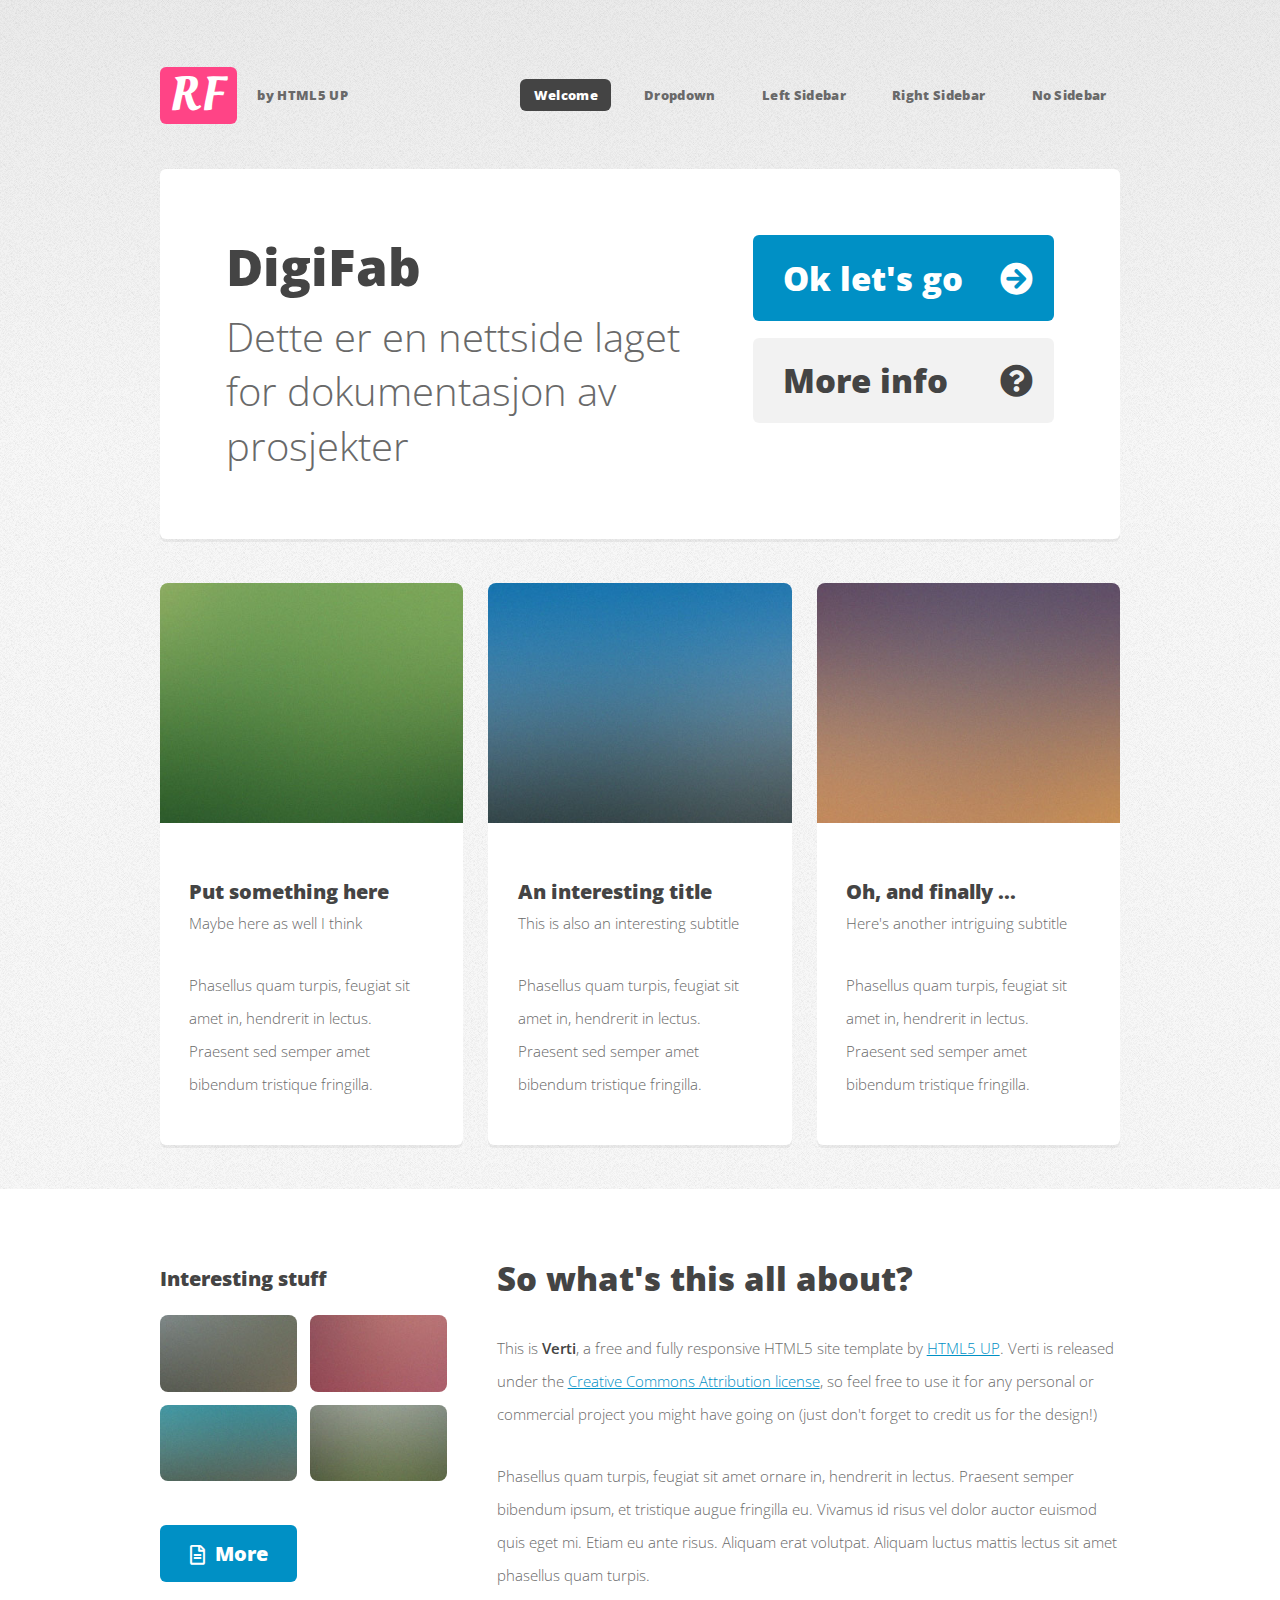
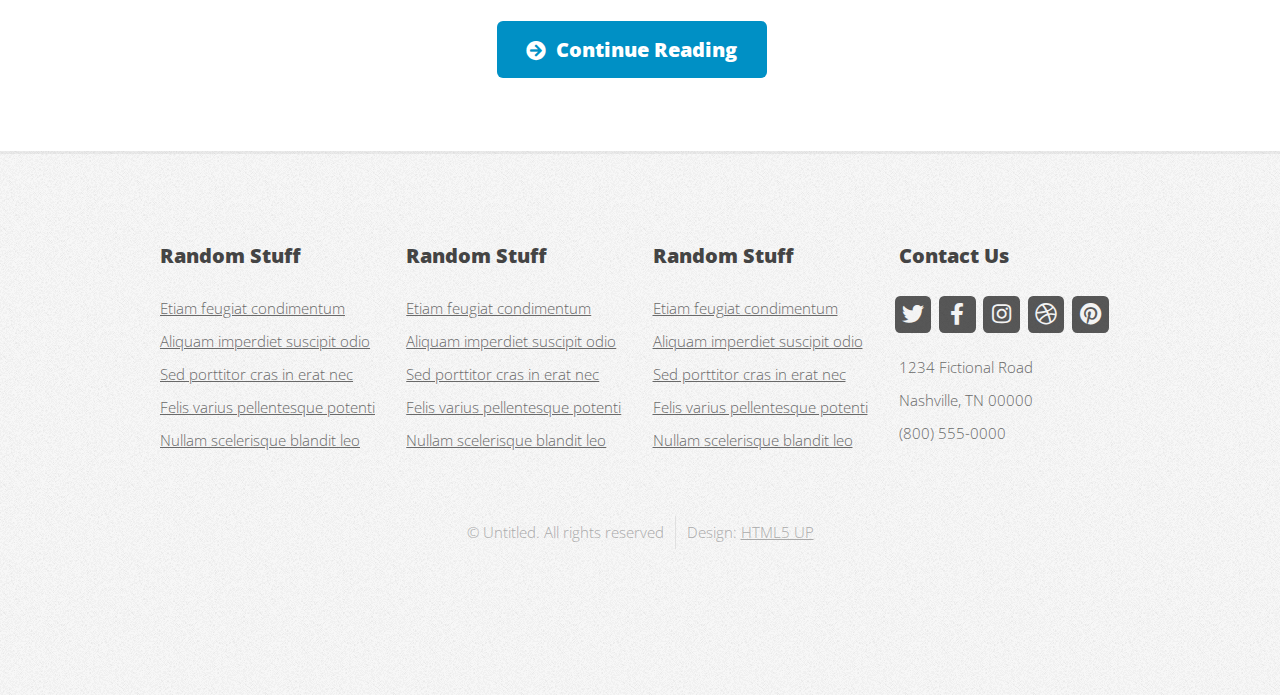
==== docs/index.html @ 67683609 "Docs" ====
<!DOCTYPE HTML>
<!--
	Verti by HTML5 UP
	html5up.net | @ajlkn
	Free for personal and commercial use under the CCA 3.0 license (html5up.net/license)
-->
<html>
	<head>
		<title>DigiFab</title>
		<meta charset="utf-8" />
		<meta name="viewport" content="width=device-width, initial-scale=1, user-scalable=no" />
		<link rel="stylesheet" href="assets/css/main.css" />
	</head>
	<body class="is-preload homepage">
		<div id="page-wrapper">

			<!-- Header -->
				<div id="header-wrapper">
					<header id="header" class="container">

						<!-- Logo -->
							<div id="logo">
								<h1><a href="index.html">RF</a></h1>
								<span>by HTML5 UP</span>
							</div>

						<!-- Nav -->
							<nav id="nav">
								<ul>
									<li class="current"><a href="index.html">Welcome</a></li>
									<li>
										<a href="#">Dropdown</a>
										<ul>
											<li><a href="#">Lorem ipsum dolor</a></li>
											<li><a href="#">Magna phasellus</a></li>
											<li>
												<a href="#">Phasellus consequat</a>
												<ul>
													<li><a href="#">Lorem ipsum dolor</a></li>
													<li><a href="#">Phasellus consequat</a></li>
													<li><a href="#">Magna phasellus</a></li>
													<li><a href="#">Etiam dolore nisl</a></li>
												</ul>
											</li>
											<li><a href="#">Veroeros feugiat</a></li>
										</ul>
									</li>
									<li><a href="left-sidebar.html">Left Sidebar</a></li>
									<li><a href="right-sidebar.html">Right Sidebar</a></li>
									<li><a href="no-sidebar.html">No Sidebar</a></li>
								</ul>
							</nav>

					</header>
				</div>

			<!-- Banner -->
				<div id="banner-wrapper">
					<div id="banner" class="box container">
						<div class="row">
							<div class="col-7 col-12-medium">
								<h2>DigiFab</h2>
								<p>Dette er en nettside laget for dokumentasjon av prosjekter</p>
							</div>
							<div class="col-5 col-12-medium">
								<ul>
									<li><a href="#" class="button large icon solid fa-arrow-circle-right">Ok let's go</a></li>
									<li><a href="#" class="button alt large icon solid fa-question-circle">More info</a></li>
								</ul>
							</div>
						</div>
					</div>
				</div>

			<!-- Features -->
				<div id="features-wrapper">
					<div class="container">
						<div class="row">
							<div class="col-4 col-12-medium">

								<!-- Box -->
									<section class="box feature">
										<a href="#" class="image featured"><img src="images/pic01.jpg" alt="" /></a>
										<div class="inner">
											<header>
												<h2>Put something here</h2>
												<p>Maybe here as well I think</p>
											</header>
											<p>Phasellus quam turpis, feugiat sit amet in, hendrerit in lectus. Praesent sed semper amet bibendum tristique fringilla.</p>
										</div>
									</section>

							</div>
							<div class="col-4 col-12-medium">

								<!-- Box -->
									<section class="box feature">
										<a href="#" class="image featured"><img src="images/pic02.jpg" alt="" /></a>
										<div class="inner">
											<header>
												<h2>An interesting title</h2>
												<p>This is also an interesting subtitle</p>
											</header>
											<p>Phasellus quam turpis, feugiat sit amet in, hendrerit in lectus. Praesent sed semper amet bibendum tristique fringilla.</p>
										</div>
									</section>

							</div>
							<div class="col-4 col-12-medium">

								<!-- Box -->
									<section class="box feature">
										<a href="#" class="image featured"><img src="images/pic03.jpg" alt="" /></a>
										<div class="inner">
											<header>
												<h2>Oh, and finally ...</h2>
												<p>Here's another intriguing subtitle</p>
											</header>
											<p>Phasellus quam turpis, feugiat sit amet in, hendrerit in lectus. Praesent sed semper amet bibendum tristique fringilla.</p>
										</div>
									</section>

							</div>
						</div>
					</div>
				</div>

			<!-- Main -->
				<div id="main-wrapper">
					<div class="container">
						<div class="row gtr-200">
							<div class="col-4 col-12-medium">

								<!-- Sidebar -->
									<div id="sidebar">
										<section class="widget thumbnails">
											<h3>Interesting stuff</h3>
											<div class="grid">
												<div class="row gtr-50">
													<div class="col-6"><a href="#" class="image fit"><img src="images/pic04.jpg" alt="" /></a></div>
													<div class="col-6"><a href="#" class="image fit"><img src="images/pic05.jpg" alt="" /></a></div>
													<div class="col-6"><a href="#" class="image fit"><img src="images/pic06.jpg" alt="" /></a></div>
													<div class="col-6"><a href="#" class="image fit"><img src="images/pic07.jpg" alt="" /></a></div>
												</div>
											</div>
											<a href="#" class="button icon fa-file-alt">More</a>
										</section>
									</div>

							</div>
							<div class="col-8 col-12-medium imp-medium">

								<!-- Content -->
									<div id="content">
										<section class="last">
											<h2>So what's this all about?</h2>
											<p>This is <strong>Verti</strong>, a free and fully responsive HTML5 site template by <a href="http://html5up.net">HTML5 UP</a>.
											Verti is released under the <a href="http://html5up.net/license">Creative Commons Attribution license</a>, so feel free to use it for any personal or commercial project you might have going on (just don't forget to credit us for the design!)</p>
											<p>Phasellus quam turpis, feugiat sit amet ornare in, hendrerit in lectus. Praesent semper bibendum ipsum, et tristique augue fringilla eu. Vivamus id risus vel dolor auctor euismod quis eget mi. Etiam eu ante risus. Aliquam erat volutpat. Aliquam luctus mattis lectus sit amet phasellus quam turpis.</p>
											<a href="#" class="button icon solid fa-arrow-circle-right">Continue Reading</a>
										</section>
									</div>

							</div>
						</div>
					</div>
				</div>

			<!-- Footer -->
				<div id="footer-wrapper">
					<footer id="footer" class="container">
						<div class="row">
							<div class="col-3 col-6-medium col-12-small">

								<!-- Links -->
									<section class="widget links">
										<h3>Random Stuff</h3>
										<ul class="style2">
											<li><a href="#">Etiam feugiat condimentum</a></li>
											<li><a href="#">Aliquam imperdiet suscipit odio</a></li>
											<li><a href="#">Sed porttitor cras in erat nec</a></li>
											<li><a href="#">Felis varius pellentesque potenti</a></li>
											<li><a href="#">Nullam scelerisque blandit leo</a></li>
										</ul>
									</section>

							</div>
							<div class="col-3 col-6-medium col-12-small">

								<!-- Links -->
									<section class="widget links">
										<h3>Random Stuff</h3>
										<ul class="style2">
											<li><a href="#">Etiam feugiat condimentum</a></li>
											<li><a href="#">Aliquam imperdiet suscipit odio</a></li>
											<li><a href="#">Sed porttitor cras in erat nec</a></li>
											<li><a href="#">Felis varius pellentesque potenti</a></li>
											<li><a href="#">Nullam scelerisque blandit leo</a></li>
										</ul>
									</section>

							</div>
							<div class="col-3 col-6-medium col-12-small">

								<!-- Links -->
									<section class="widget links">
										<h3>Random Stuff</h3>
										<ul class="style2">
											<li><a href="#">Etiam feugiat condimentum</a></li>
											<li><a href="#">Aliquam imperdiet suscipit odio</a></li>
											<li><a href="#">Sed porttitor cras in erat nec</a></li>
											<li><a href="#">Felis varius pellentesque potenti</a></li>
											<li><a href="#">Nullam scelerisque blandit leo</a></li>
										</ul>
									</section>

							</div>
							<div class="col-3 col-6-medium col-12-small">

								<!-- Contact -->
									<section class="widget contact last">
										<h3>Contact Us</h3>
										<ul>
											<li><a href="#" class="icon brands fa-twitter"><span class="label">Twitter</span></a></li>
											<li><a href="#" class="icon brands fa-facebook-f"><span class="label">Facebook</span></a></li>
											<li><a href="#" class="icon brands fa-instagram"><span class="label">Instagram</span></a></li>
											<li><a href="#" class="icon brands fa-dribbble"><span class="label">Dribbble</span></a></li>
											<li><a href="#" class="icon brands fa-pinterest"><span class="label">Pinterest</span></a></li>
										</ul>
										<p>1234 Fictional Road<br />
										Nashville, TN 00000<br />
										(800) 555-0000</p>
									</section>

							</div>
						</div>
						<div class="row">
							<div class="col-12">
								<div id="copyright">
									<ul class="menu">
										<li>&copy; Untitled. All rights reserved</li><li>Design: <a href="http://html5up.net">HTML5 UP</a></li>
									</ul>
								</div>
							</div>
						</div>
					</footer>
				</div>

			</div>

		<!-- Scripts -->

			<script src="assets/js/jquery.min.js"></script>
			<script src="assets/js/jquery.dropotron.min.js"></script>
			<script src="assets/js/browser.min.js"></script>
			<script src="assets/js/breakpoints.min.js"></script>
			<script src="assets/js/util.js"></script>
			<script src="assets/js/main.js"></script>

	</body>
</html>
---- docs/assets/css/main.css ----
@import url("fontawesome-all.min.css");
@import url("https://fonts.googleapis.com/css?family=Oleo+Script:400|Open+Sans:300,300italic,600,600italic,800");

/*
	Verti by HTML5 UP
	html5up.net | @ajlkn
	Free for personal and commercial use under the CCA 3.0 license (html5up.net/license)
*/

html, body, div, span, applet, object,
iframe, h1, h2, h3, h4, h5, h6, p, blockquote,
pre, a, abbr, acronym, address, big, cite,
code, del, dfn, em, img, ins, kbd, q, s, samp,
small, strike, strong, sub, sup, tt, var, b,
u, i, center, dl, dt, dd, ol, ul, li, fieldset,
form, label, legend, table, caption, tbody,
tfoot, thead, tr, th, td, article, aside,
canvas, details, embed, figure, figcaption,
footer, header, hgroup, menu, nav, output, ruby,
section, summary, time, mark, audio, video {
	margin: 0;
	padding: 0;
	border: 0;
	font-size: 100%;
	font: inherit;
	vertical-align: baseline;}

article, aside, details, figcaption, figure,
footer, header, hgroup, menu, nav, section {
	display: block;}

body {
	line-height: 1;
}

ol, ul {
	list-style: none;
}

blockquote, q {
	quotes: none;
}

	blockquote:before, blockquote:after, q:before, q:after {
		content: '';
		content: none;
	}

table {
	border-collapse: collapse;
	border-spacing: 0;
}

body {
	-webkit-text-size-adjust: none;
}

mark {
	background-color: transparent;
	color: inherit;
}

input::-moz-focus-inner {
	border: 0;
	padding: 0;
}

input, select, textarea {
	-moz-appearance: none;
	-webkit-appearance: none;
	-ms-appearance: none;
	appearance: none;
}

/* Basic */

	@-ms-viewport {
		width: device-width;
	}

	html {
		box-sizing: border-box;
	}

	*, *:before, *:after {
		box-sizing: inherit;
	}

	body {
		background-image: -moz-linear-gradient(top, rgba(0, 0, 0, 0.05), rgba(0, 0, 0, 0)), url("images/bg01.png");
		background-image: -webkit-linear-gradient(top, rgba(0, 0, 0, 0.05), rgba(0, 0, 0, 0)), url("images/bg01.png");
		background-image: -ms-linear-gradient(top, rgba(0, 0, 0, 0.05), rgba(0, 0, 0, 0)), url("images/bg01.png");
		background-image: linear-gradient(top, rgba(0, 0, 0, 0.05), rgba(0, 0, 0, 0)), url("images/bg01.png");
		background-color: #f7f7f7;
		background-position: top left, top left;
		background-repeat: repeat-x, repeat;
		background-size: 100% 30em, auto;
		font-family: 'Open Sans', sans-serif;
		font-size: 13pt;
		color: #696969;
		font-weight: 300;
		line-height: 2.25em;
	}

		body.is-preload *, body.is-preload *:before, body.is-preload *:after {
			-moz-animation: none !important;
			-webkit-animation: none !important;
			-ms-animation: none !important;
			animation: none !important;
			-moz-transition: none !important;
			-webkit-transition: none !important;
			-ms-transition: none !important;
			transition: none !important;
		}

	input, select, textarea {
		font-family: 'Open Sans', sans-serif;
		font-size: 13pt;
		color: #696969;
		font-weight: 300;
		line-height: 2.25em;
	}

	a {
		color: #0090c5;
		text-decoration: underline;
	}

		a:hover {
			text-decoration: none;
		}

	h1, h2, h3, h4, h5, h6 {
		color: #444;
		font-weight: 800;
	}

		h1 a, h2 a, h3 a, h4 a, h5 a, h6 a {
			color: inherit;
			text-decoration: none;
			outline: 0;
		}

	h2 {
		font-size: 2.25em;
		margin: 0 0 1.1em 0;
		line-height: 1em;
	}

	h3 {
		font-size: 1.35em;
		margin: 0 0 1em 0;
	}

	b, strong {
		font-weight: 600;
		color: #444;
	}

	i, em {
		font-style: italic;
	}

	br.clear {
		clear: both;
	}

	sub {
		position: relative;
		top: 0.5em;
		font-size: 0.8em;
	}

	sup {
		position: relative;
		top: -0.5em;
		font-size: 0.8em;
	}

	hr {
		border: 0;
		border-top: solid 1px #eee;
	}

	blockquote {
		border-left: solid 0.5em #eee;
		padding: 1em 0 1em 2em;
		font-style: italic;
	}

	p, ul, ol, dl, table {
		margin-bottom: 2em;
	}

/* Container */

	.container {
		margin: 0 auto;
		max-width: 100%;
		width: 1400px;
	}

		@media screen and (max-width: 1680px) {

			.container {
				width: 1200px;
			}

		}

		@media screen and (max-width: 1280px) {

			.container {
				width: 960px;
			}

		}

		@media screen and (max-width: 980px) {

			.container {
				width: 90%;
			}

		}

		@media screen and (max-width: 736px) {

			.container {
				width: 100%;
			}

		}

/* Row */

	.row {
		display: flex;
		flex-wrap: wrap;
		box-sizing: border-box;
		align-items: stretch;
	}

		.row > * {
			box-sizing: border-box;
		}

		.row.gtr-uniform > * > :last-child {
			margin-bottom: 0;
		}

		.row.aln-left {
			justify-content: flex-start;
		}

		.row.aln-center {
			justify-content: center;
		}

		.row.aln-right {
			justify-content: flex-end;
		}

		.row.aln-top {
			align-items: flex-start;
		}

		.row.aln-middle {
			align-items: center;
		}

		.row.aln-bottom {
			align-items: flex-end;
		}

		.row > .imp {
			order: -1;
		}

		.row > .col-1 {
			width: 8.33333%;
		}

		.row > .off-1 {
			margin-left: 8.33333%;
		}

		.row > .col-2 {
			width: 16.66667%;
		}

		.row > .off-2 {
			margin-left: 16.66667%;
		}

		.row > .col-3 {
			width: 25%;
		}

		.row > .off-3 {
			margin-left: 25%;
		}

		.row > .col-4 {
			width: 33.33333%;
		}

		.row > .off-4 {
			margin-left: 33.33333%;
		}

		.row > .col-5 {
			width: 41.66667%;
		}

		.row > .off-5 {
			margin-left: 41.66667%;
		}

		.row > .col-6 {
			width: 50%;
		}

		.row > .off-6 {
			margin-left: 50%;
		}

		.row > .col-7 {
			width: 58.33333%;
		}

		.row > .off-7 {
			margin-left: 58.33333%;
		}

		.row > .col-8 {
			width: 66.66667%;
		}

		.row > .off-8 {
			margin-left: 66.66667%;
		}

		.row > .col-9 {
			width: 75%;
		}

		.row > .off-9 {
			margin-left: 75%;
		}

		.row > .col-10 {
			width: 83.33333%;
		}

		.row > .off-10 {
			margin-left: 83.33333%;
		}

		.row > .col-11 {
			width: 91.66667%;
		}

		.row > .off-11 {
			margin-left: 91.66667%;
		}

		.row > .col-12 {
			width: 100%;
		}

		.row > .off-12 {
			margin-left: 100%;
		}

		.row.gtr-0 {
			margin-top: 0px;
			margin-left: 0px;
		}

			.row.gtr-0 > * {
				padding: 0px 0 0 0px;
			}

			.row.gtr-0.gtr-uniform {
				margin-top: 0px;
			}

				.row.gtr-0.gtr-uniform > * {
					padding-top: 0px;
				}

		.row.gtr-25 {
			margin-top: -10px;
			margin-left: -10px;
		}

			.row.gtr-25 > * {
				padding: 10px 0 0 10px;
			}

			.row.gtr-25.gtr-uniform {
				margin-top: -10px;
			}

				.row.gtr-25.gtr-uniform > * {
					padding-top: 10px;
				}

		.row.gtr-50 {
			margin-top: -20px;
			margin-left: -20px;
		}

			.row.gtr-50 > * {
				padding: 20px 0 0 20px;
			}

			.row.gtr-50.gtr-uniform {
				margin-top: -20px;
			}

				.row.gtr-50.gtr-uniform > * {
					padding-top: 20px;
				}

		.row {
			margin-top: -40px;
			margin-left: -40px;
		}

			.row > * {
				padding: 40px 0 0 40px;
			}

			.row.gtr-uniform {
				margin-top: -40px;
			}

				.row.gtr-uniform > * {
					padding-top: 40px;
				}

		.row.gtr-150 {
			margin-top: -60px;
			margin-left: -60px;
		}

			.row.gtr-150 > * {
				padding: 60px 0 0 60px;
			}

			.row.gtr-150.gtr-uniform {
				margin-top: -60px;
			}

				.row.gtr-150.gtr-uniform > * {
					padding-top: 60px;
				}

		.row.gtr-200 {
			margin-top: -80px;
			margin-left: -80px;
		}

			.row.gtr-200 > * {
				padding: 80px 0 0 80px;
			}

			.row.gtr-200.gtr-uniform {
				margin-top: -80px;
			}

				.row.gtr-200.gtr-uniform > * {
					padding-top: 80px;
				}

		@media screen and (max-width: 1680px) {

			.row {
				display: flex;
				flex-wrap: wrap;
				box-sizing: border-box;
				align-items: stretch;
			}

				.row > * {
					box-sizing: border-box;
				}

				.row.gtr-uniform > * > :last-child {
					margin-bottom: 0;
				}

				.row.aln-left {
					justify-content: flex-start;
				}

				.row.aln-center {
					justify-content: center;
				}

				.row.aln-right {
					justify-content: flex-end;
				}

				.row.aln-top {
					align-items: flex-start;
				}

				.row.aln-middle {
					align-items: center;
				}

				.row.aln-bottom {
					align-items: flex-end;
				}

				.row > .imp-xlarge {
					order: -1;
				}

				.row > .col-1-xlarge {
					width: 8.33333%;
				}

				.row > .off-1-xlarge {
					margin-left: 8.33333%;
				}

				.row > .col-2-xlarge {
					width: 16.66667%;
				}

				.row > .off-2-xlarge {
					margin-left: 16.66667%;
				}

				.row > .col-3-xlarge {
					width: 25%;
				}

				.row > .off-3-xlarge {
					margin-left: 25%;
				}

				.row > .col-4-xlarge {
					width: 33.33333%;
				}

				.row > .off-4-xlarge {
					margin-left: 33.33333%;
				}

				.row > .col-5-xlarge {
					width: 41.66667%;
				}

				.row > .off-5-xlarge {
					margin-left: 41.66667%;
				}

				.row > .col-6-xlarge {
					width: 50%;
				}

				.row > .off-6-xlarge {
					margin-left: 50%;
				}

				.row > .col-7-xlarge {
					width: 58.33333%;
				}

				.row > .off-7-xlarge {
					margin-left: 58.33333%;
				}

				.row > .col-8-xlarge {
					width: 66.66667%;
				}

				.row > .off-8-xlarge {
					margin-left: 66.66667%;
				}

				.row > .col-9-xlarge {
					width: 75%;
				}

				.row > .off-9-xlarge {
					margin-left: 75%;
				}

				.row > .col-10-xlarge {
					width: 83.33333%;
				}

				.row > .off-10-xlarge {
					margin-left: 83.33333%;
				}

				.row > .col-11-xlarge {
					width: 91.66667%;
				}

				.row > .off-11-xlarge {
					margin-left: 91.66667%;
				}

				.row > .col-12-xlarge {
					width: 100%;
				}

				.row > .off-12-xlarge {
					margin-left: 100%;
				}

				.row.gtr-0 {
					margin-top: 0px;
					margin-left: 0px;
				}

					.row.gtr-0 > * {
						padding: 0px 0 0 0px;
					}

					.row.gtr-0.gtr-uniform {
						margin-top: 0px;
					}

						.row.gtr-0.gtr-uniform > * {
							padding-top: 0px;
						}

				.row.gtr-25 {
					margin-top: -10px;
					margin-left: -10px;
				}

					.row.gtr-25 > * {
						padding: 10px 0 0 10px;
					}

					.row.gtr-25.gtr-uniform {
						margin-top: -10px;
					}

						.row.gtr-25.gtr-uniform > * {
							padding-top: 10px;
						}

				.row.gtr-50 {
					margin-top: -20px;
					margin-left: -20px;
				}

					.row.gtr-50 > * {
						padding: 20px 0 0 20px;
					}

					.row.gtr-50.gtr-uniform {
						margin-top: -20px;
					}

						.row.gtr-50.gtr-uniform > * {
							padding-top: 20px;
						}

				.row {
					margin-top: -40px;
					margin-left: -40px;
				}

					.row > * {
						padding: 40px 0 0 40px;
					}

					.row.gtr-uniform {
						margin-top: -40px;
					}

						.row.gtr-uniform > * {
							padding-top: 40px;
						}

				.row.gtr-150 {
					margin-top: -60px;
					margin-left: -60px;
				}

					.row.gtr-150 > * {
						padding: 60px 0 0 60px;
					}

					.row.gtr-150.gtr-uniform {
						margin-top: -60px;
					}

						.row.gtr-150.gtr-uniform > * {
							padding-top: 60px;
						}

				.row.gtr-200 {
					margin-top: -80px;
					margin-left: -80px;
				}

					.row.gtr-200 > * {
						padding: 80px 0 0 80px;
					}

					.row.gtr-200.gtr-uniform {
						margin-top: -80px;
					}

						.row.gtr-200.gtr-uniform > * {
							padding-top: 80px;
						}

		}

		@media screen and (max-width: 1280px) {

			.row {
				display: flex;
				flex-wrap: wrap;
				box-sizing: border-box;
				align-items: stretch;
			}

				.row > * {
					box-sizing: border-box;
				}

				.row.gtr-uniform > * > :last-child {
					margin-bottom: 0;
				}

				.row.aln-left {
					justify-content: flex-start;
				}

				.row.aln-center {
					justify-content: center;
				}

				.row.aln-right {
					justify-content: flex-end;
				}

				.row.aln-top {
					align-items: flex-start;
				}

				.row.aln-middle {
					align-items: center;
				}

				.row.aln-bottom {
					align-items: flex-end;
				}

				.row > .imp-large {
					order: -1;
				}

				.row > .col-1-large {
					width: 8.33333%;
				}

				.row > .off-1-large {
					margin-left: 8.33333%;
				}

				.row > .col-2-large {
					width: 16.66667%;
				}

				.row > .off-2-large {
					margin-left: 16.66667%;
				}

				.row > .col-3-large {
					width: 25%;
				}

				.row > .off-3-large {
					margin-left: 25%;
				}

				.row > .col-4-large {
					width: 33.33333%;
				}

				.row > .off-4-large {
					margin-left: 33.33333%;
				}

				.row > .col-5-large {
					width: 41.66667%;
				}

				.row > .off-5-large {
					margin-left: 41.66667%;
				}

				.row > .col-6-large {
					width: 50%;
				}

				.row > .off-6-large {
					margin-left: 50%;
				}

				.row > .col-7-large {
					width: 58.33333%;
				}

				.row > .off-7-large {
					margin-left: 58.33333%;
				}

				.row > .col-8-large {
					width: 66.66667%;
				}

				.row > .off-8-large {
					margin-left: 66.66667%;
				}

				.row > .col-9-large {
					width: 75%;
				}

				.row > .off-9-large {
					margin-left: 75%;
				}

				.row > .col-10-large {
					width: 83.33333%;
				}

				.row > .off-10-large {
					margin-left: 83.33333%;
				}

				.row > .col-11-large {
					width: 91.66667%;
				}

				.row > .off-11-large {
					margin-left: 91.66667%;
				}

				.row > .col-12-large {
					width: 100%;
				}

				.row > .off-12-large {
					margin-left: 100%;
				}

				.row.gtr-0 {
					margin-top: 0px;
					margin-left: 0px;
				}

					.row.gtr-0 > * {
						padding: 0px 0 0 0px;
					}

					.row.gtr-0.gtr-uniform {
						margin-top: 0px;
					}

						.row.gtr-0.gtr-uniform > * {
							padding-top: 0px;
						}

				.row.gtr-25 {
					margin-top: -6.25px;
					margin-left: -6.25px;
				}

					.row.gtr-25 > * {
						padding: 6.25px 0 0 6.25px;
					}

					.row.gtr-25.gtr-uniform {
						margin-top: -6.25px;
					}

						.row.gtr-25.gtr-uniform > * {
							padding-top: 6.25px;
						}

				.row.gtr-50 {
					margin-top: -12.5px;
					margin-left: -12.5px;
				}

					.row.gtr-50 > * {
						padding: 12.5px 0 0 12.5px;
					}

					.row.gtr-50.gtr-uniform {
						margin-top: -12.5px;
					}

						.row.gtr-50.gtr-uniform > * {
							padding-top: 12.5px;
						}

				.row {
					margin-top: -25px;
					margin-left: -25px;
				}

					.row > * {
						padding: 25px 0 0 25px;
					}

					.row.gtr-uniform {
						margin-top: -25px;
					}

						.row.gtr-uniform > * {
							padding-top: 25px;
						}

				.row.gtr-150 {
					margin-top: -37.5px;
					margin-left: -37.5px;
				}

					.row.gtr-150 > * {
						padding: 37.5px 0 0 37.5px;
					}

					.row.gtr-150.gtr-uniform {
						margin-top: -37.5px;
					}

						.row.gtr-150.gtr-uniform > * {
							padding-top: 37.5px;
						}

				.row.gtr-200 {
					margin-top: -50px;
					margin-left: -50px;
				}

					.row.gtr-200 > * {
						padding: 50px 0 0 50px;
					}

					.row.gtr-200.gtr-uniform {
						margin-top: -50px;
					}

						.row.gtr-200.gtr-uniform > * {
							padding-top: 50px;
						}

		}

		@media screen and (max-width: 980px) {

			.row {
				display: flex;
				flex-wrap: wrap;
				box-sizing: border-box;
				align-items: stretch;
			}

				.row > * {
					box-sizing: border-box;
				}

				.row.gtr-uniform > * > :last-child {
					margin-bottom: 0;
				}

				.row.aln-left {
					justify-content: flex-start;
				}

				.row.aln-center {
					justify-content: center;
				}

				.row.aln-right {
					justify-content: flex-end;
				}

				.row.aln-top {
					align-items: flex-start;
				}

				.row.aln-middle {
					align-items: center;
				}

				.row.aln-bottom {
					align-items: flex-end;
				}

				.row > .imp-medium {
					order: -1;
				}

				.row > .col-1-medium {
					width: 8.33333%;
				}

				.row > .off-1-medium {
					margin-left: 8.33333%;
				}

				.row > .col-2-medium {
					width: 16.66667%;
				}

				.row > .off-2-medium {
					margin-left: 16.66667%;
				}

				.row > .col-3-medium {
					width: 25%;
				}

				.row > .off-3-medium {
					margin-left: 25%;
				}

				.row > .col-4-medium {
					width: 33.33333%;
				}

				.row > .off-4-medium {
					margin-left: 33.33333%;
				}

				.row > .col-5-medium {
					width: 41.66667%;
				}

				.row > .off-5-medium {
					margin-left: 41.66667%;
				}

				.row > .col-6-medium {
					width: 50%;
				}

				.row > .off-6-medium {
					margin-left: 50%;
				}

				.row > .col-7-medium {
					width: 58.33333%;
				}

				.row > .off-7-medium {
					margin-left: 58.33333%;
				}

				.row > .col-8-medium {
					width: 66.66667%;
				}

				.row > .off-8-medium {
					margin-left: 66.66667%;
				}

				.row > .col-9-medium {
					width: 75%;
				}

				.row > .off-9-medium {
					margin-left: 75%;
				}

				.row > .col-10-medium {
					width: 83.33333%;
				}

				.row > .off-10-medium {
					margin-left: 83.33333%;
				}

				.row > .col-11-medium {
					width: 91.66667%;
				}

				.row > .off-11-medium {
					margin-left: 91.66667%;
				}

				.row > .col-12-medium {
					width: 100%;
				}

				.row > .off-12-medium {
					margin-left: 100%;
				}

				.row.gtr-0 {
					margin-top: 0px;
					margin-left: 0px;
				}

					.row.gtr-0 > * {
						padding: 0px 0 0 0px;
					}

					.row.gtr-0.gtr-uniform {
						margin-top: 0px;
					}

						.row.gtr-0.gtr-uniform > * {
							padding-top: 0px;
						}

				.row.gtr-25 {
					margin-top: -6.25px;
					margin-left: -6.25px;
				}

					.row.gtr-25 > * {
						padding: 6.25px 0 0 6.25px;
					}

					.row.gtr-25.gtr-uniform {
						margin-top: -6.25px;
					}

						.row.gtr-25.gtr-uniform > * {
							padding-top: 6.25px;
						}

				.row.gtr-50 {
					margin-top: -12.5px;
					margin-left: -12.5px;
				}

					.row.gtr-50 > * {
						padding: 12.5px 0 0 12.5px;
					}

					.row.gtr-50.gtr-uniform {
						margin-top: -12.5px;
					}

						.row.gtr-50.gtr-uniform > * {
							padding-top: 12.5px;
						}

				.row {
					margin-top: -25px;
					margin-left: -25px;
				}

					.row > * {
						padding: 25px 0 0 25px;
					}

					.row.gtr-uniform {
						margin-top: -25px;
					}

						.row.gtr-uniform > * {
							padding-top: 25px;
						}

				.row.gtr-150 {
					margin-top: -37.5px;
					margin-left: -37.5px;
				}

					.row.gtr-150 > * {
						padding: 37.5px 0 0 37.5px;
					}

					.row.gtr-150.gtr-uniform {
						margin-top: -37.5px;
					}

						.row.gtr-150.gtr-uniform > * {
							padding-top: 37.5px;
						}

				.row.gtr-200 {
					margin-top: -50px;
					margin-left: -50px;
				}

					.row.gtr-200 > * {
						padding: 50px 0 0 50px;
					}

					.row.gtr-200.gtr-uniform {
						margin-top: -50px;
					}

						.row.gtr-200.gtr-uniform > * {
							padding-top: 50px;
						}

		}

		@media screen and (max-width: 736px) {

			.row {
				display: flex;
				flex-wrap: wrap;
				box-sizing: border-box;
				align-items: stretch;
			}

				.row > * {
					box-sizing: border-box;
				}

				.row.gtr-uniform > * > :last-child {
					margin-bottom: 0;
				}

				.row.aln-left {
					justify-content: flex-start;
				}

				.row.aln-center {
					justify-content: center;
				}

				.row.aln-right {
					justify-content: flex-end;
				}

				.row.aln-top {
					align-items: flex-start;
				}

				.row.aln-middle {
					align-items: center;
				}

				.row.aln-bottom {
					align-items: flex-end;
				}

				.row > .imp-small {
					order: -1;
				}

				.row > .col-1-small {
					width: 8.33333%;
				}

				.row > .off-1-small {
					margin-left: 8.33333%;
				}

				.row > .col-2-small {
					width: 16.66667%;
				}

				.row > .off-2-small {
					margin-left: 16.66667%;
				}

				.row > .col-3-small {
					width: 25%;
				}

				.row > .off-3-small {
					margin-left: 25%;
				}

				.row > .col-4-small {
					width: 33.33333%;
				}

				.row > .off-4-small {
					margin-left: 33.33333%;
				}

				.row > .col-5-small {
					width: 41.66667%;
				}

				.row > .off-5-small {
					margin-left: 41.66667%;
				}

				.row > .col-6-small {
					width: 50%;
				}

				.row > .off-6-small {
					margin-left: 50%;
				}

				.row > .col-7-small {
					width: 58.33333%;
				}

				.row > .off-7-small {
					margin-left: 58.33333%;
				}

				.row > .col-8-small {
					width: 66.66667%;
				}

				.row > .off-8-small {
					margin-left: 66.66667%;
				}

				.row > .col-9-small {
					width: 75%;
				}

				.row > .off-9-small {
					margin-left: 75%;
				}

				.row > .col-10-small {
					width: 83.33333%;
				}

				.row > .off-10-small {
					margin-left: 83.33333%;
				}

				.row > .col-11-small {
					width: 91.66667%;
				}

				.row > .off-11-small {
					margin-left: 91.66667%;
				}

				.row > .col-12-small {
					width: 100%;
				}

				.row > .off-12-small {
					margin-left: 100%;
				}

				.row.gtr-0 {
					margin-top: 0px;
					margin-left: 0px;
				}

					.row.gtr-0 > * {
						padding: 0px 0 0 0px;
					}

					.row.gtr-0.gtr-uniform {
						margin-top: 0px;
					}

						.row.gtr-0.gtr-uniform > * {
							padding-top: 0px;
						}

				.row.gtr-25 {
					margin-top: -5px;
					margin-left: -5px;
				}

					.row.gtr-25 > * {
						padding: 5px 0 0 5px;
					}

					.row.gtr-25.gtr-uniform {
						margin-top: -5px;
					}

						.row.gtr-25.gtr-uniform > * {
							padding-top: 5px;
						}

				.row.gtr-50 {
					margin-top: -10px;
					margin-left: -10px;
				}

					.row.gtr-50 > * {
						padding: 10px 0 0 10px;
					}

					.row.gtr-50.gtr-uniform {
						margin-top: -10px;
					}

						.row.gtr-50.gtr-uniform > * {
							padding-top: 10px;
						}

				.row {
					margin-top: -20px;
					margin-left: -20px;
				}

					.row > * {
						padding: 20px 0 0 20px;
					}

					.row.gtr-uniform {
						margin-top: -20px;
					}

						.row.gtr-uniform > * {
							padding-top: 20px;
						}

				.row.gtr-150 {
					margin-top: -30px;
					margin-left: -30px;
				}

					.row.gtr-150 > * {
						padding: 30px 0 0 30px;
					}

					.row.gtr-150.gtr-uniform {
						margin-top: -30px;
					}

						.row.gtr-150.gtr-uniform > * {
							padding-top: 30px;
						}

				.row.gtr-200 {
					margin-top: -40px;
					margin-left: -40px;
				}

					.row.gtr-200 > * {
						padding: 40px 0 0 40px;
					}

					.row.gtr-200.gtr-uniform {
						margin-top: -40px;
					}

						.row.gtr-200.gtr-uniform > * {
							padding-top: 40px;
						}

		}

/* Section/Article */

	section, article {
		margin-bottom: 5em;
	}

	section > :last-child,
	article > :last-child,
	section:last-child,
	article:last-child {
		margin-bottom: 0;
	}

	header {
		margin: 0 0 2em 0;
	}

		header h2, header h3 {
			margin: 0 0 0.25em 0;
		}

		header p {
			margin: 0;
		}

	footer {
		margin: 2.5em 0 0 0;
	}

/* Forms */

	form label {
		display: block;
		font-weight: 800;
		margin: 0 0 1em 0;
		font-size: 0.8em;
		color: #444;
	}

	form input[type="text"],
	form input[type="email"],
	form input[type="password"],
	form select,
	form textarea {
		-webkit-appearance: none;
		display: block;
		width: 100%;
		border-radius: 8px;
		border: solid 1px #eee;
	}

		form input[type="text"]:focus,
		form input[type="email"]:focus,
		form input[type="password"]:focus,
		form select:focus,
		form textarea:focus {
			border-color: #0090c5;
		}

	form input[type="text"],
	form input[type="email"],
	form input[type="password"] {
		line-height: 3em;
		padding: 0 1em;
	}

	form select {
		line-height: 3em;
		padding: 0 1em;
	}

	form textarea {
		min-height: 9em;
		padding: 1em;
	}

	form ::-webkit-input-placeholder {
		color: #555 !important;
	}

	form :-moz-placeholder {
		color: #555 !important;
	}

	form ::-moz-placeholder {
		color: #555 !important;
	}

	form :-ms-input-placeholder {
		color: #555 !important;
	}

	form ::-moz-focus-inner {
		border: 0;
	}

/* Tables */

	table {
		width: 100%;
	}

		table tr {
			border-top: solid 1px #eee;
		}

			table tr:first-child {
				border-top: 0;
			}

		table td {
			padding: 0.5em 1em 0.5em 1em;
		}

		table th {
			text-align: left;
			padding: 0.5em 1em 0.5em 1em;
			font-weight: 800;
			margin: 0 0 1em 0;
		}

		table thead {
			background: #404248;
			color: #fff;
		}

/* Image */

	.image {
		display: inline-block;
		outline: 0;
	}

		.image img {
			display: block;
			width: 100%;
			border-radius: 8px;
		}

		.image.fit {
			display: block;
			width: 100%;
		}

		.image.featured {
			display: block;
			width: 100%;
			margin: 0 0 2.5em 0;
		}

		.image.left {
			float: left;
			margin: 0 2em 2em 0;
		}

		.image.centered {
			display: block;
			margin: 0 0 2.5em 0;
		}

			.image.centered img {
				margin: 0 auto;
				width: auto;
			}

/* Button */

	input[type="button"],
	input[type="submit"],
	input[type="reset"],
	button,
	.button {
		-moz-transition: background-color .25s ease-in-out;
		-webkit-transition: background-color .25s ease-in-out;
		-ms-transition: background-color .25s ease-in-out;
		transition: background-color .25s ease-in-out;
		-webkit-appearance: none;
		position: relative;
		display: inline-block;
		background: #0090c5;
		color: #fff;
		text-decoration: none;
		border-radius: 6px;
		font-weight: 800;
		outline: 0;
		border: 0;
		cursor: pointer;
		font-size: 1.35em;
		padding: 0.6em 1.5em;
	}

		input[type="button"].icon:before,
		input[type="submit"].icon:before,
		input[type="reset"].icon:before,
		button.icon:before,
		.button.icon:before {
			position: relative;
			margin-right: 0.5em;
			top: 0.05em;
		}

		input[type="button"]:hover,
		input[type="submit"]:hover,
		input[type="reset"]:hover,
		button:hover,
		.button:hover {
			background: #10a0d5;
		}

		input[type="button"]:active,
		input[type="submit"]:active,
		input[type="reset"]:active,
		button:active,
		.button:active {
			background: #20b0e5;
		}

		input[type="button"].alt,
		input[type="submit"].alt,
		input[type="reset"].alt,
		button.alt,
		.button.alt {
			background: #f1f1f1;
			background: rgba(0, 0, 0, 0.05);
			color: #444;
		}

			input[type="button"].alt:hover,
			input[type="submit"].alt:hover,
			input[type="reset"].alt:hover,
			button.alt:hover,
			.button.alt:hover {
				background: #e8e8e8;
				background: rgba(0, 0, 0, 0.085);
			}

			input[type="button"].alt:active,
			input[type="submit"].alt:active,
			input[type="reset"].alt:active,
			button.alt:active,
			.button.alt:active {
				background: #e4e4e4;
				background: rgba(0, 0, 0, 0.15);
			}

		input[type="button"].large,
		input[type="submit"].large,
		input[type="reset"].large,
		button.large,
		.button.large {
			font-size: 2.25em;
			padding: 0.8em 0.9em;
		}

/* List */

	ul {
		list-style: disc;
		padding-left: 1em;
	}

		ul li {
			padding-left: 0.5em;
		}

		ul.style2 {
			list-style: none;
			padding-left: 0;
		}

			ul.style2 li {
				padding-left: 0;
			}

	ol {
		list-style: decimal;
		padding-left: 1.25em;
	}

		ol li {
			padding-left: 0.25em;
		}

/* Actions */

	ul.actions {
		list-style: none;
		padding-left: 0;
	}

		ul.actions li {
			display: inline-block;
			padding: 0 0 0 0.25em;
			margin: 0 0 0 0.25em;
		}

			ul.actions li:first-child {
				margin-left: 0;
				padding-left: 0;
			}

/* Menu */

	ul.menu {
		list-style: none;
		padding-left: 0;
	}

		ul.menu li {
			border-left: solid 1px #e0e0e0;
			display: inline-block;
			padding: 0 0 0 0.75em;
			margin: 0 0 0 0.75em;
		}

			ul.menu li:first-child {
				border-left: 0;
				margin-left: 0;
				padding-left: 0;
			}

/* Box */

	.box {
		background: #fff;
		border-radius: 6px;
		box-shadow: 0px 3px 0px 0px rgba(0, 0, 0, 0.05);
		padding: 2em;
	}

		.box.feature {
			padding: 0;
		}

			.box.feature .inner {
				padding: 4em 2em 3em 2em;
			}

			.box.feature h2 {
				font-size: 1.35em;
			}

			.box.feature p {
				margin: 0;
			}

			.box.feature .image {
				position: relative;
				margin: 0;
			}

				.box.feature .image img {
					border-bottom-left-radius: 0;
					border-bottom-right-radius: 0;
				}

/* Icons */

	.icon {
		text-decoration: none;
		position: relative;
		text-decoration: none;
	}

		.icon:before {
			-moz-osx-font-smoothing: grayscale;
			-webkit-font-smoothing: antialiased;
			display: inline-block;
			font-style: normal;
			font-variant: normal;
			text-rendering: auto;
			line-height: 1;
			text-transform: none !important;
			font-family: 'Font Awesome 5 Free';
			font-weight: 400;
		}

		.icon:before {
			line-height: inherit;
		}

		.icon.solid:before {
			font-weight: 900;
		}

		.icon.brands:before {
			font-family: 'Font Awesome 5 Brands';
		}

		.icon > .label {
			display: none;
		}

/* Widgets */

	.widget.thumbnails .grid {
		margin: 0 0 3em 0;
	}

	.widget.thumbnails .image {
		margin: 0;
	}

	.widget.contact ul {
		list-style: none;
		padding-left: 0;
		overflow: hidden;
		position: relative;
		left: -4px;
		top: 4px;
		margin-bottom: 1.5em;
	}

		.widget.contact ul li {
			display: inline-block;
			margin-right: 0.25em;
			padding-left: 0;
		}

			.widget.contact ul li a {
				-moz-transition: background-color .25s ease-in-out;
				-webkit-transition: background-color .25s ease-in-out;
				-ms-transition: background-color .25s ease-in-out;
				transition: background-color .25s ease-in-out;
				display: inline-block;
				width: 2.5em;
				height: 2.5em;
				text-align: center;
				line-height: 2.5em;
				border-radius: 0.35em;
				outline: 0;
				opacity: 0.75;
				text-decoration: none;
				background: #222222;
			}

				.widget.contact ul li a:before {
					color: #f3f3f3;
					font-size: 1.5em;
					line-height: inherit;
				}

				.widget.contact ul li a:hover {
					background: #444444;
				}

				.widget.contact ul li a:active {
					background: #666666;
				}

/* Wrappers */

	#header-wrapper {
		padding: 4.5em 0 3em 0;
	}

	#features-wrapper {
		padding: 3em 0 3em 0;
	}

	#main-wrapper {
		background: #fff;
		box-shadow: 0px 3px 0px 0px rgba(0, 0, 0, 0.05);
		padding: 5em 0 5em 0;
	}

	#footer-wrapper {
		padding: 6em 0 8em 0;
	}

/* Header */

	#header {
		position: relative;
	}

/* Logo */

	#logo {
		display: inline-block;
	}

		#logo h1 {
			background: #ff4486;
			color: #fff;
			border-radius: 6px;
			font-family: 'Oleo Script', serif;
			font-weight: 400;
			padding: 0.25em 0.2em 0.25em 0.2em;
			font-size: 3.25em;
			letter-spacing: 0.05em;
			display: inline-block;
			vertical-align: middle;
		}

		#logo span {
			font-weight: 800;
			line-height: 4.5em;
			letter-spacing: 0.025em;
			font-size: 0.9em;
			vertical-align: middle;
			margin: 0 0 0 1.25em;
		}

/* Nav */

	#nav {
		position: absolute;
		right: 0;
		top: 0;
		font-size: 0.9em;
	}

		#nav ul {
			list-style: none;
			padding-left: 0;
		}

			#nav ul li {
				float: left;
				line-height: 4.5em;
				padding-left: 1.5em;
			}

				#nav ul li a, #nav ul li span {
					-moz-transition: background-color .25s ease-in-out;
					-webkit-transition: background-color .25s ease-in-out;
					-ms-transition: background-color .25s ease-in-out;
					transition: background-color .25s ease-in-out;
					font-weight: 800;
					letter-spacing: 0.025em;
					color: #696969;
					text-decoration: none;
					border-radius: 6px;
					padding: 0.5em 1em 0.5em 1em;
				}

				#nav ul li > ul {
					display: none;
				}

				#nav ul li:hover a, #nav ul li:hover span {
					background: #fff;
				}

				#nav ul li.active a, #nav ul li.active span {
					background: #fff;
				}

				#nav ul li.current a {
					background: #444;
					color: #fff;
				}

	.dropotron {
		background: #fff;
		letter-spacing: 0.025em;
		color: #696969;
		text-decoration: none;
		border-radius: 6px;
		padding: 0.75em 0;
		min-width: 15em;
		box-shadow: inset 0 0 0 1px rgba(0, 0, 0, 0.1), 0 0.25em 0.25em 0.1em rgba(0, 0, 0, 0.025);
		margin-top: calc(-0.75em + 1px);
		margin-left: -1px;
		list-style: none;
		padding-left: 0;
	}

		.dropotron li {
			border-top: solid 1px #eee;
			line-height: 3em;
			padding-left: 0;
		}

			.dropotron li:first-child {
				border-top: 0;
			}

			.dropotron li > a, .dropotron li > span {
				-moz-transition: color .25s ease-in-out, background-color .25s ease-in-out;
				-webkit-transition: color .25s ease-in-out, background-color .25s ease-in-out;
				-ms-transition: color .25s ease-in-out, background-color .25s ease-in-out;
				transition: color .25s ease-in-out, background-color .25s ease-in-out;
				text-decoration: none;
				color: inherit;
				display: block;
				padding: 0 1.5em;
			}

				.dropotron li > a:hover, .dropotron li > span:hover {
					background: #eee;
				}

			.dropotron li.active > a, .dropotron li.active > span {
				background: #eee;
			}

		.dropotron.level-0 {
			font-size: 0.8em;
			margin-left: 1.5em;
			margin-top: 0;
		}

			.dropotron.level-0:before {
				content: '';
				position: absolute;
				top: -0.5em;
				left: 1em;
				border-bottom: solid 0.75em #ffffff;
				border-left: solid 0.75em transparent;
				border-right: solid 0.75em transparent;
				z-index: 1;
			}

/* Banner */

	#banner {
		position: relative;
		padding: 4.5em;
	}

		#banner h2 {
			font-size: 3.5em;
			margin: 0.1em 0 0.35em 0;
		}

		#banner p {
			font-size: 2.75em;
			line-height: 1.35em;
			margin: 0;
		}

		#banner .button {
			width: 100%;
			margin-bottom: 0.5em;
		}

			#banner .button.icon:before {
				position: absolute;
				right: 0.15em;
				top: 50%;
				margin-top: -0.5em;
			}

			#banner .button.alt {
				margin-bottom: 0;
			}

		#banner ul {
			list-style: none;
			padding-left: 0;
			margin: 0 0 0 2em;
		}

			#banner ul li {
				padding-left: 0;
			}

/* Footer */

	#footer {
		margin-top: 0;
	}

		#footer a {
			color: inherit;
		}

	#copyright {
		color: #aaa;
		padding: 4em 0 0 0;
		text-align: center;
	}

		#copyright a {
			color: inherit;
		}

/* XLarge */

	@media screen and (max-width: 1680px) {

		/* Basic */

			body, input, select, textarea {
				font-size: 12pt;
			}

	}

/* Large */

	@media screen and (max-width: 1280px) {

		/* Basic */

			body, input, select, textarea {
				font-size: 11pt;
			}

	}

/* Medium */

	#navPanel, #navToggle {
		display: none;
	}

	@media screen and (max-width: 980px) {

		/* Basic */

			html, body {
				overflow-x: hidden;
			}

			body, input, select, textarea {
				font-size: 11pt;
			}

		/* Section/Article */

			section, article {
				clear: both;
				margin-bottom: 3em !important;
			}

			section.last, article.last {
				margin-bottom: 0 !important;
			}

		/* Image */

			.image.left {
				width: 25%;
				margin-bottom: 2em !important;
			}

		/* Menu */

			ul.menu li {
				display: block;
				border: 0 !important;
				padding: 0 !important;
				margin: 0 !important;
			}

		/* Actions */

			ul.actions li {
				display: block;
				padding: 0;
				margin: 1em 0 0 0;
			}

				ul.actions li:first-child {
					margin-top: 0;
				}

		/* Button */

			input[type="button"],
			input[type="submit"],
			input[type="reset"],
			button,
			.button {
				width: 100%;
				text-align: center;
				font-size: 1.35em;
				padding: 0.85em 0 !important;
			}

				input[type="button"].icon,
				input[type="submit"].icon,
				input[type="reset"].icon,
				button.icon,
				.button.icon {
					padding-right: 0.75em !important;
				}

					input[type="button"].icon:before,
					input[type="submit"].icon:before,
					input[type="reset"].icon:before,
					button.icon:before,
					.button.icon:before {
						margin-right: 0.5em;
						top: 0.05em;
					}

		/* Wrappers */

			#header-wrapper {
				padding: 3em 0 1em 0;
				text-align: center;
			}

			#footer-wrapper {
				padding: 6em 0 4em 0;
			}

		/* Header */

			#header {
				margin: 0 auto;
			}

		/* Logo */

			#logo span {
				display: block;
				margin: 0;
			}

		/* Nav */

			#nav {
				display: none;
			}

		/* Banner */

			#banner {
				padding: 4.5em 3em;
				text-align: center;
			}

				#banner ul {
					margin: 2em 0 0 0;
				}

				#banner .button.icon:before {
					position: relative;
					right: auto;
					top: auto;
				}

		/* Content */

			#content {
				border-bottom: solid 1px #e8e8e8;
				padding-bottom: 4em;
				margin-bottom: 0 !important;
			}

				#content > :last-child {
					margin-bottom: 0 !important;
				}

			#sidebar > :last-child {
				margin-bottom: 0 !important;
			}

		/* Footer */

			#copyright {
				padding: 0;
			}

		/* Nav */

			#page-wrapper {
				-moz-backface-visibility: hidden;
				-webkit-backface-visibility: hidden;
				-ms-backface-visibility: hidden;
				backface-visibility: hidden;
				-moz-transition: -moz-transform 0.5s ease;
				-webkit-transition: -webkit-transform 0.5s ease;
				-ms-transition: -ms-transform 0.5s ease;
				transition: transform 0.5s ease;
				padding-bottom: 1px;
			}

			#navToggle {
				-moz-backface-visibility: hidden;
				-webkit-backface-visibility: hidden;
				-ms-backface-visibility: hidden;
				backface-visibility: hidden;
				-moz-transition: -moz-transform 0.5s ease;
				-webkit-transition: -webkit-transform 0.5s ease;
				-ms-transition: -ms-transform 0.5s ease;
				transition: transform 0.5s ease;
				display: block;
				height: 44px;
				left: 0;
				position: fixed;
				top: 0;
				width: 100%;
				z-index: 10001;
			}

				#navToggle .toggle {
					text-decoration: none;
					width: 70px;
					height: 50px;
					opacity: 0.35;
				}

					#navToggle .toggle:before {
						-moz-osx-font-smoothing: grayscale;
						-webkit-font-smoothing: antialiased;
						display: inline-block;
						font-style: normal;
						font-variant: normal;
						text-rendering: auto;
						line-height: 1;
						text-transform: none !important;
						font-family: 'Font Awesome 5 Free';
						font-weight: 900;
					}

					#navToggle .toggle:before {
						display: inline-block;
						text-decoration: none;
						position: absolute;
						left: 6px;
						top: 6px;
						background: rgba(0, 0, 0, 0.5);
						width: 58px;
						height: 38px;
						border-radius: 6px;
						content: '\f0c9';
						color: #fff;
						text-align: center;
						line-height: 38px;
						font-size: 20px;
					}

					#navToggle .toggle:active {
						opacity: 0.75;
					}

			#navPanel {
				-moz-backface-visibility: hidden;
				-webkit-backface-visibility: hidden;
				-ms-backface-visibility: hidden;
				backface-visibility: hidden;
				-moz-transform: translateX(-275px);
				-webkit-transform: translateX(-275px);
				-ms-transform: translateX(-275px);
				transform: translateX(-275px);
				-moz-transition: -moz-transform 0.5s ease;
				-webkit-transition: -webkit-transform 0.5s ease;
				-ms-transition: -ms-transform 0.5s ease;
				transition: transform 0.5s ease;
				display: block;
				height: 100%;
				left: 0;
				overflow-y: auto;
				position: fixed;
				top: 0;
				width: 275px;
				z-index: 10002;
				background: #fff;
				box-shadow: inset -3px 0px 0px 0px #dfdfdf;
				padding: 0 23px 0 20px;
			}

				#navPanel .link {
					display: block;
					text-decoration: none;
					height: 54px;
					line-height: 54px;
					border-top: solid 1px #e8e8e8;
					color: #696969;
				}

					#navPanel .link:first-child {
						border-top: 0;
					}

				#navPanel .indent-1 {
					display: inline-block;
					width: 1em;
				}

				#navPanel .indent-2 {
					display: inline-block;
					width: 2em;
				}

				#navPanel .indent-3 {
					display: inline-block;
					width: 3em;
				}

				#navPanel .indent-4 {
					display: inline-block;
					width: 4em;
				}

				#navPanel .indent-5 {
					display: inline-block;
					width: 5em;
				}

				#navPanel .depth-0 {
					color: #444;
					font-weight: 800;
				}

			body.navPanel-visible #page-wrapper {
				-moz-transform: translateX(275px);
				-webkit-transform: translateX(275px);
				-ms-transform: translateX(275px);
				transform: translateX(275px);
			}

			body.navPanel-visible #navToggle {
				-moz-transform: translateX(275px);
				-webkit-transform: translateX(275px);
				-ms-transform: translateX(275px);
				transform: translateX(275px);
			}

			body.navPanel-visible #navPanel {
				-moz-transform: translateX(0);
				-webkit-transform: translateX(0);
				-ms-transform: translateX(0);
				transform: translateX(0);
			}

	}

/* Small */

	@media screen and (max-width: 736px) {

		/* Basic */

			body, input, select, textarea {
				line-height: 2em;
			}

			h2, h3, h4, h5, h6 {
				font-size: 13pt;
				margin: 0 0 1em 0;
			}

		/* Section/Article */

			section, article {
				clear: both;
				margin-bottom: 3em !important;
			}

				section.last, article.last {
					margin-bottom: 0 !important;
				}

		/* Image */

			.image.left {
				width: 25%;
				margin-bottom: 2em !important;
			}

		/* Menu */

			ul.menu li {
				display: block;
				border: 0 !important;
				padding: 0 !important;
				margin: 0 !important;
			}

		/* Actions */

			ul.actions li {
				display: block;
				padding: 0;
				margin: 1em 0 0 0;
			}

				ul.actions li:first-child {
					margin-top: 0;
				}

		/* Button */

			input[type="button"],
			input[type="submit"],
			input[type="reset"],
			button,
			.button {
				width: 100%;
				text-align: center;
				font-size: 1.25em !important;
				padding: 0.65em 0 !important;
			}

				input[type="button"].icon,
				input[type="submit"].icon,
				input[type="reset"].icon,
				button.icon,
				.button.icon {
					padding-right: 0.75em !important;
				}

					input[type="button"].icon:before,
					input[type="submit"].icon:before,
					input[type="reset"].icon:before,
					button.icon:before,
					.button.icon:before {
						margin-right: 0.5em;
						top: 0.05em;
					}

		/* Box */

			.box {
				padding: 15px 15px 15px 15px;
				margin: 0;
			}

				.box.feature {
					margin: 20px 0 0 0 !important;
					padding: 0;
				}

					.box.feature .inner {
						padding: 30px 15px 30px 15px;
					}

					.box.feature p {
						margin: 0;
					}

					.box.feature .image {
						position: relative;
						margin: 0;
					}

						.box.feature .image img {
							border-bottom-left-radius: 0;
							border-bottom-right-radius: 0;
						}

		/* Widgets */

			.widget.thumbnails .image {
				margin: 0;
			}

			.widget.thumbnails .x {
				padding: 1em 0.5em 0 0;
			}

			.widget.thumbnails .y {
				padding: 1em 0 0 0.5em;
			}

			.widget.thumbnails .row:first-child .x, .widget.thumbnails .row:first-child .y {
				padding-top: 0;
			}

		/* Wrappers */

			#header-wrapper {
				padding: 3em 0 1.5em 0;
			}

			#banner-wrapper {
				padding: 0 15px 0 15px;
			}

			#features-wrapper {
				padding: 0 15px 40px 15px;
			}

			#main-wrapper, #footer-wrapper {
				padding: 40px 30px 40px 30px;
			}

		/* Logo */

			#logo h1 {
				font-size: 2.75em;
				padding: 0.2em 0.275em;
			}

			#logo span {
				line-height: 3em;
			}

		/* Banner */

			#banner {
				text-align: center;
				padding: 15px 15px 15px 15px;
				margin: 0 auto !important;
			}

				#banner h2 {
					font-size: 2em;
					margin: 0.75em 0 0.5em 0;
				}

				#banner p {
					font-size: 1.5em;
					line-height: 1.5em;
					margin: 0;
				}

				#banner ul {
					margin: 0;
				}

				#banner .button {
					margin: 0 0 1em 0;
				}

		/* Content */

			#content {
				padding-bottom: 3em;
			}

		/* Footer */

			#footer section {
				border-bottom: solid 1px #ccc;
				padding-bottom: 3em;
				margin-bottom: 1em !important;
			}

			#copyright {
				text-align: left;
			}

	}
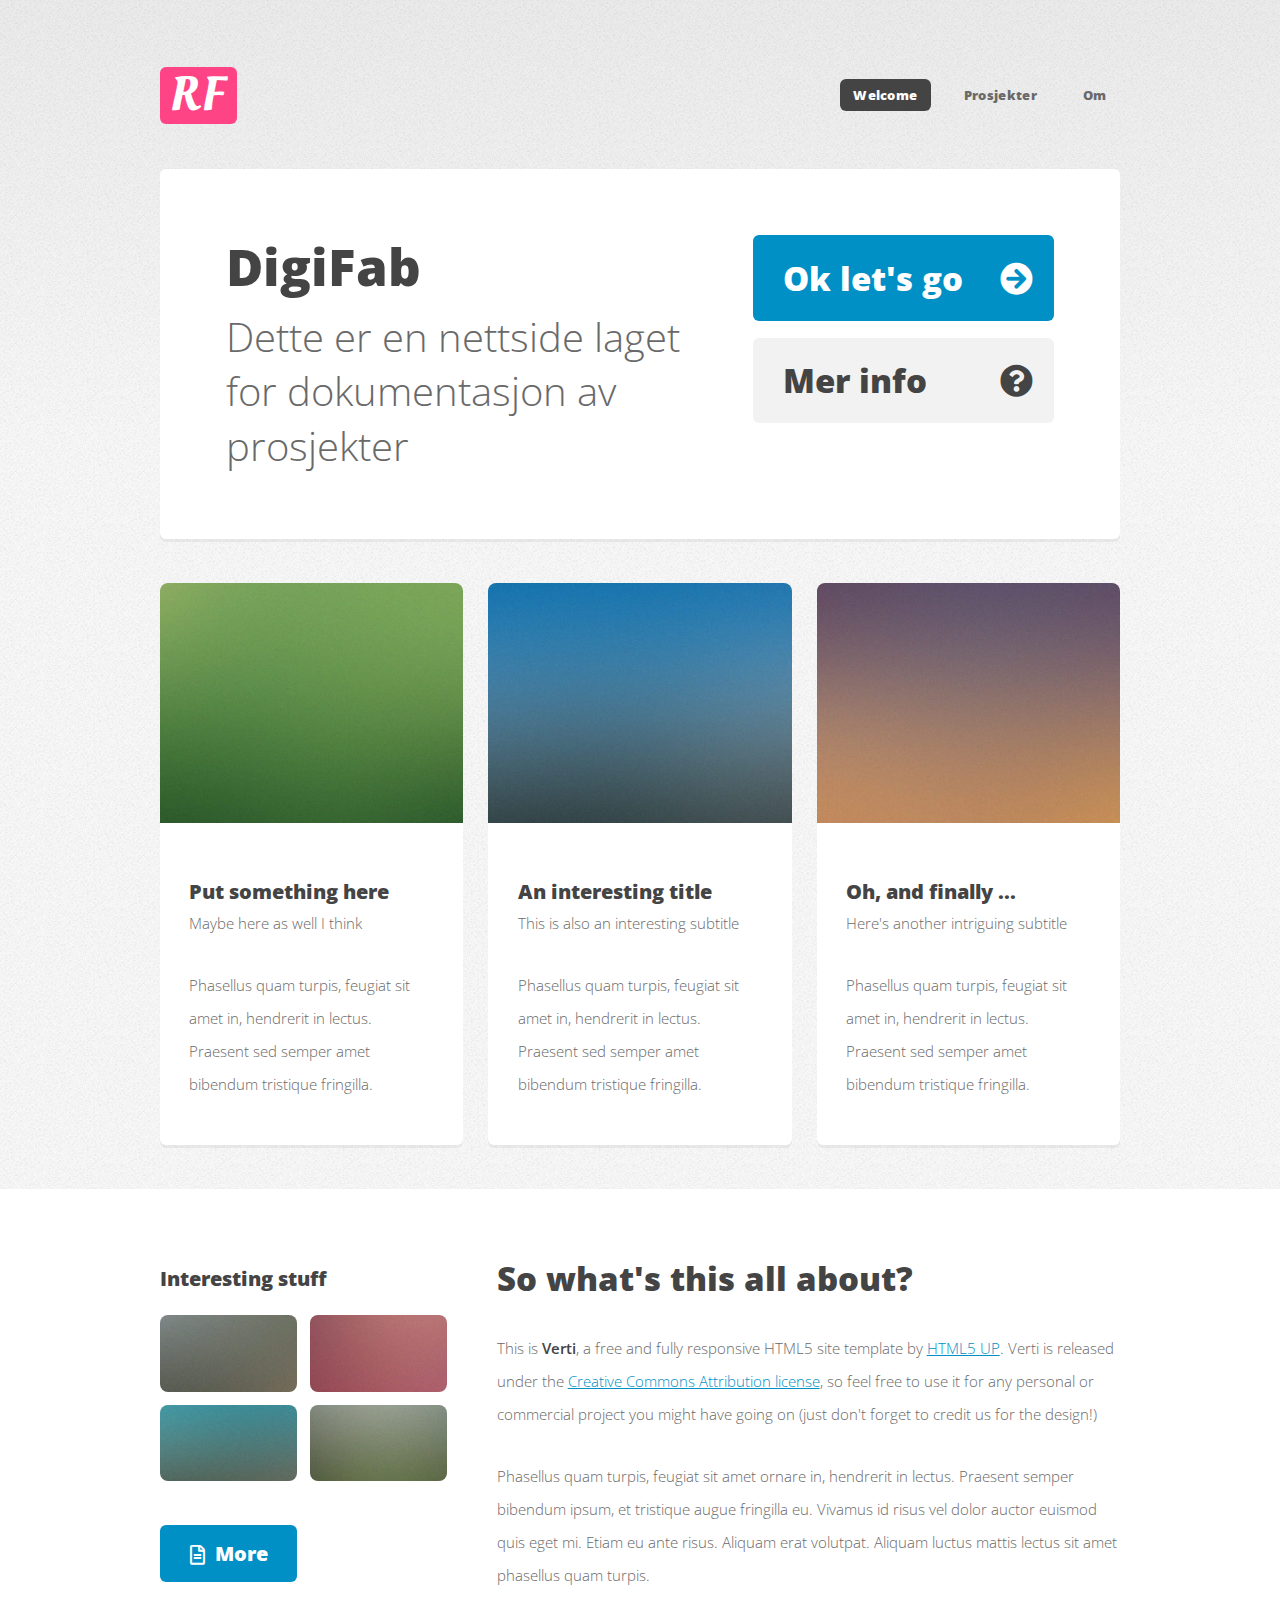
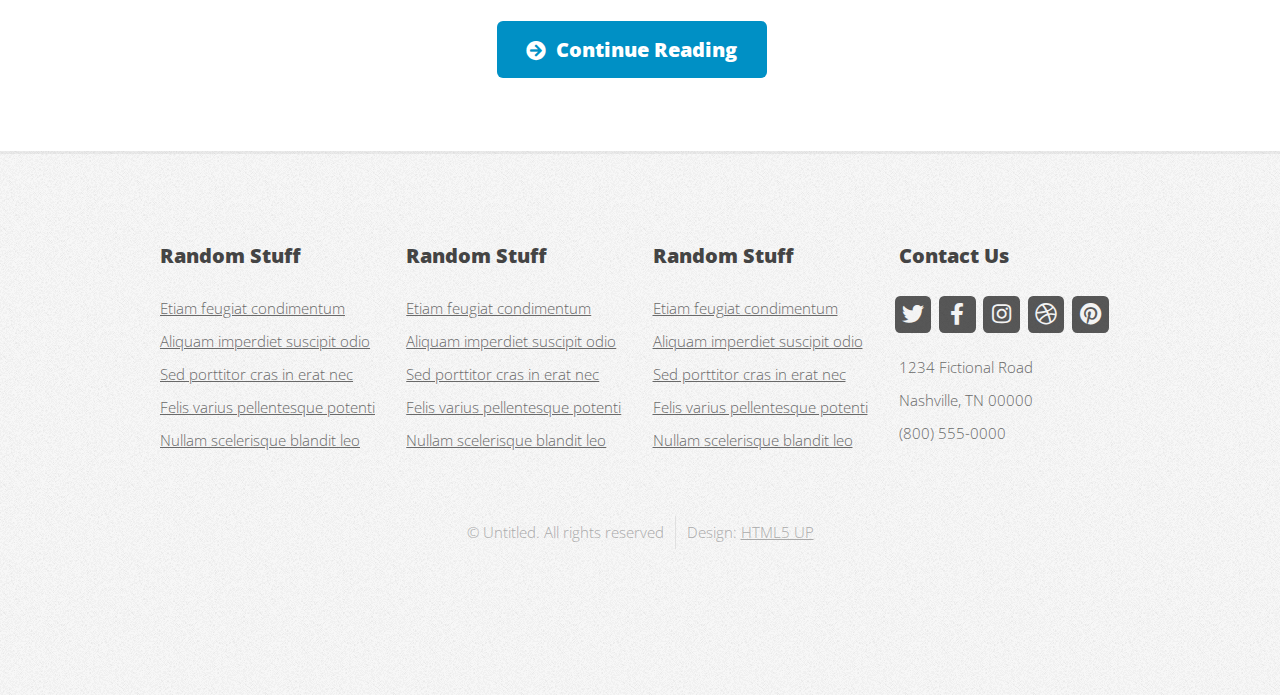
==== commit 5c486f99: "Nettside rydding" ====
--- a/docs/index.html
+++ b/docs/index.html
@@ -21,7 +21,7 @@
 						<!-- Logo -->
 							<div id="logo">
 								<h1><a href="index.html">RF</a></h1>
-								<span>by HTML5 UP</span>
+								<span></span>
 							</div>
 
 						<!-- Nav -->
@@ -29,7 +29,7 @@
 								<ul>
 									<li class="current"><a href="index.html">Welcome</a></li>
 									<li>
-										<a href="#">Dropdown</a>
+										<a href="#">Prosjekter</a>
 										<ul>
 											<li><a href="#">Lorem ipsum dolor</a></li>
 											<li><a href="#">Magna phasellus</a></li>
@@ -45,9 +45,11 @@
 											<li><a href="#">Veroeros feugiat</a></li>
 										</ul>
 									</li>
-									<li><a href="left-sidebar.html">Left Sidebar</a></li>
+									<li><a href="left-sidebar.html">Om</a></li>
+									<!--
 									<li><a href="right-sidebar.html">Right Sidebar</a></li>
 									<li><a href="no-sidebar.html">No Sidebar</a></li>
+									-->
 								</ul>
 							</nav>
 
@@ -65,7 +67,7 @@
 							<div class="col-5 col-12-medium">
 								<ul>
 									<li><a href="#" class="button large icon solid fa-arrow-circle-right">Ok let's go</a></li>
-									<li><a href="#" class="button alt large icon solid fa-question-circle">More info</a></li>
+									<li><a href="#" class="button alt large icon solid fa-question-circle">Mer info</a></li>
 								</ul>
 							</div>
 						</div>
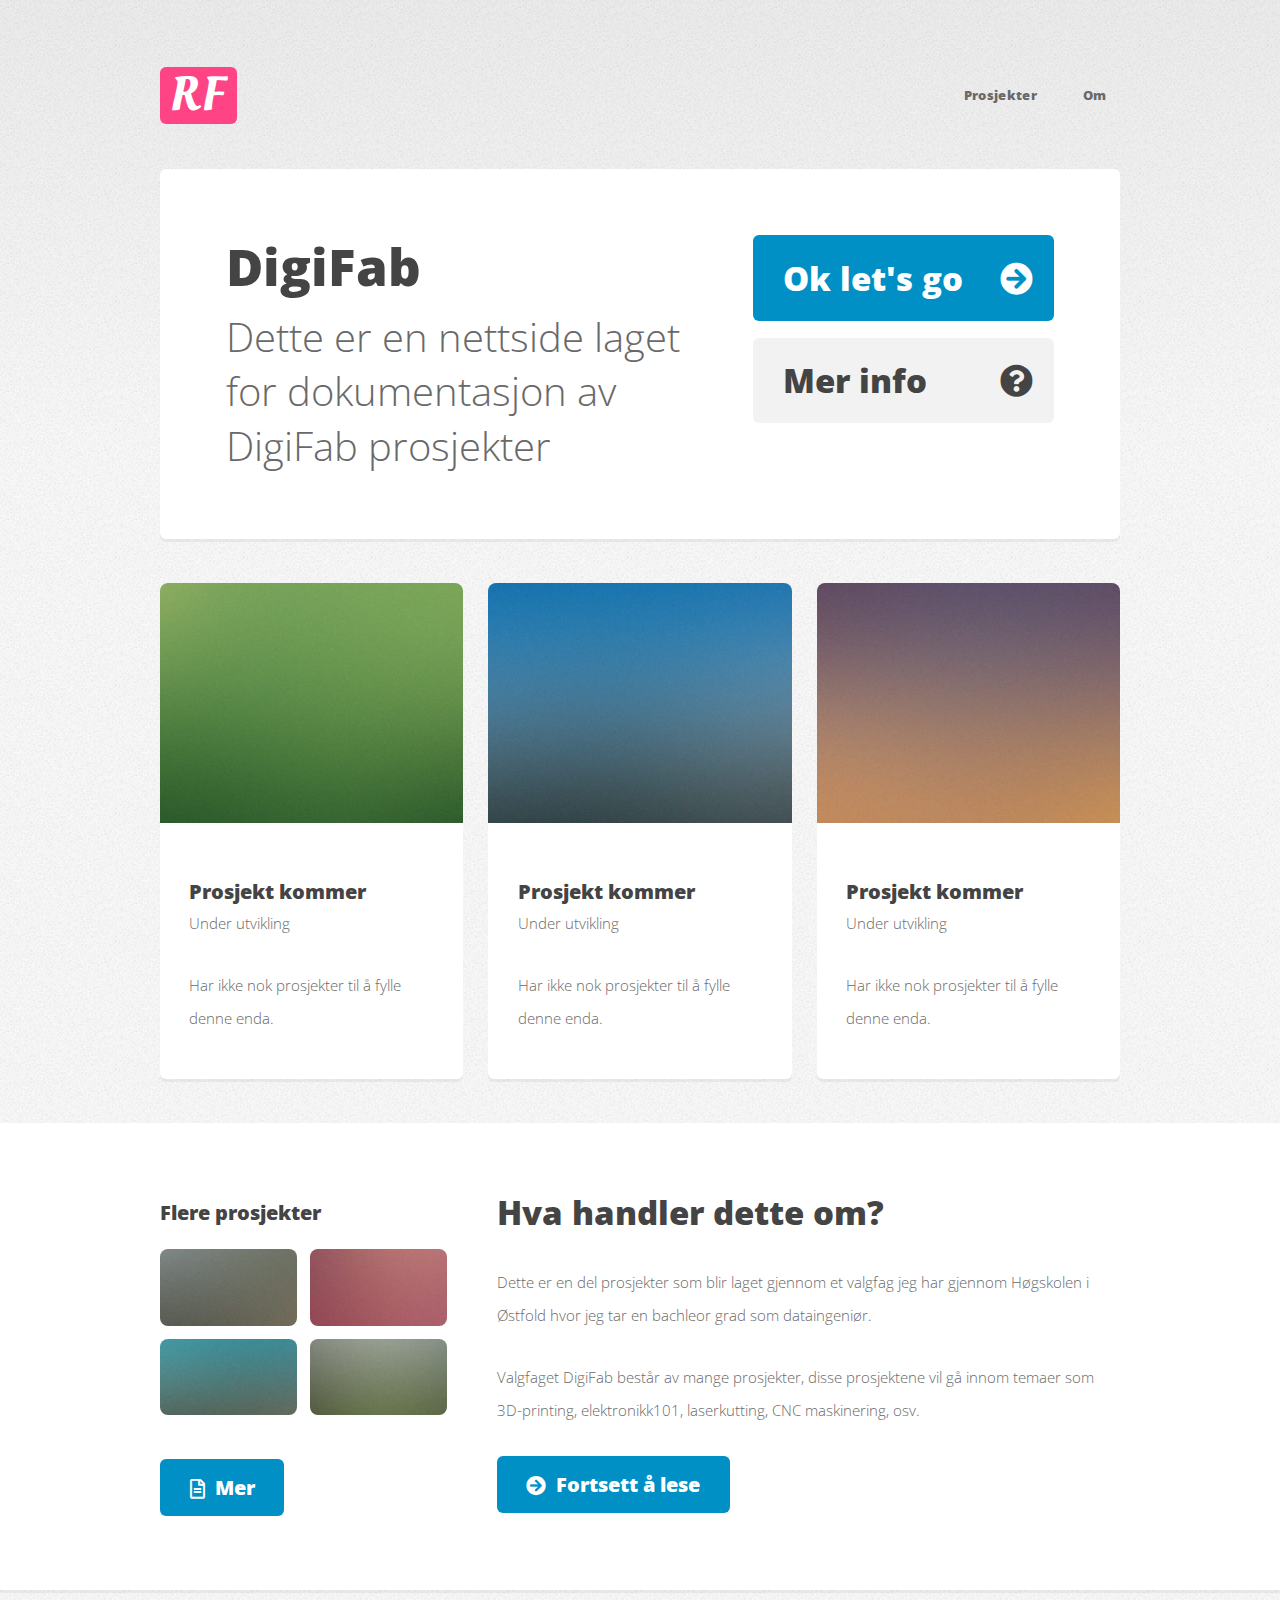
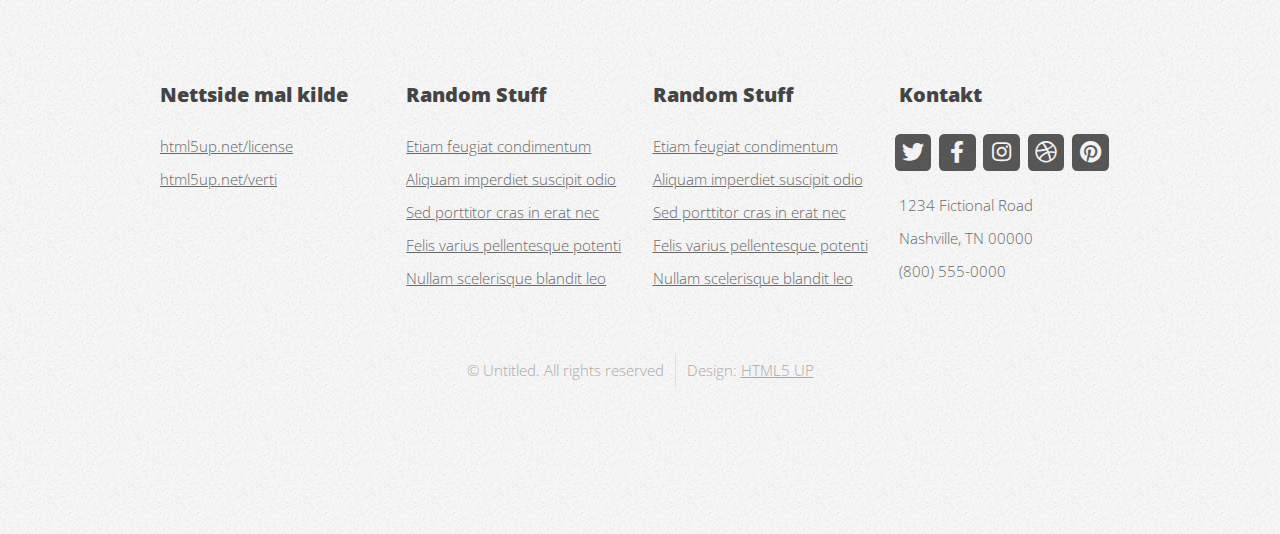
==== commit 9129cc45: "Link nettside" ====
--- a/docs/index.html
+++ b/docs/index.html
@@ -1,5 +1,6 @@
 <!DOCTYPE HTML>
 <!--
+	Hvor malen til denne nettsiden kommer fra
 	Verti by HTML5 UP
 	html5up.net | @ajlkn
 	Free for personal and commercial use under the CCA 3.0 license (html5up.net/license)
@@ -27,11 +28,12 @@
 						<!-- Nav -->
 							<nav id="nav">
 								<ul>
-									<li class="current"><a href="index.html">Welcome</a></li>
+									<!--<li class="current"><a href="index.html">Welcome</a></li>-->
 									<li>
 										<a href="#">Prosjekter</a>
 										<ul>
 											<li><a href="#">Lorem ipsum dolor</a></li>
+											<!--
 											<li><a href="#">Magna phasellus</a></li>
 											<li>
 												<a href="#">Phasellus consequat</a>
@@ -43,9 +45,10 @@
 												</ul>
 											</li>
 											<li><a href="#">Veroeros feugiat</a></li>
+											-->
 										</ul>
 									</li>
-									<li><a href="left-sidebar.html">Om</a></li>
+									<li><a href="om.html">Om</a></li>
 									<!--
 									<li><a href="right-sidebar.html">Right Sidebar</a></li>
 									<li><a href="no-sidebar.html">No Sidebar</a></li>
@@ -62,7 +65,7 @@
 						<div class="row">
 							<div class="col-7 col-12-medium">
 								<h2>DigiFab</h2>
-								<p>Dette er en nettside laget for dokumentasjon av prosjekter</p>
+								<p>Dette er en nettside laget for dokumentasjon av DigiFab prosjekter</p>
 							</div>
 							<div class="col-5 col-12-medium">
 								<ul>
@@ -85,10 +88,10 @@
 										<a href="#" class="image featured"><img src="images/pic01.jpg" alt="" /></a>
 										<div class="inner">
 											<header>
-												<h2>Put something here</h2>
-												<p>Maybe here as well I think</p>
+												<h2>Prosjekt kommer</h2>
+												<p>Under utvikling</p>
 											</header>
-											<p>Phasellus quam turpis, feugiat sit amet in, hendrerit in lectus. Praesent sed semper amet bibendum tristique fringilla.</p>
+											<p>Har ikke nok prosjekter til å fylle denne enda.</p>
 										</div>
 									</section>
 
@@ -100,10 +103,10 @@
 										<a href="#" class="image featured"><img src="images/pic02.jpg" alt="" /></a>
 										<div class="inner">
 											<header>
-												<h2>An interesting title</h2>
-												<p>This is also an interesting subtitle</p>
+												<h2>Prosjekt kommer</h2>
+												<p>Under utvikling</p>
 											</header>
-											<p>Phasellus quam turpis, feugiat sit amet in, hendrerit in lectus. Praesent sed semper amet bibendum tristique fringilla.</p>
+											<p>Har ikke nok prosjekter til å fylle denne enda.</p>
 										</div>
 									</section>
 
@@ -115,10 +118,10 @@
 										<a href="#" class="image featured"><img src="images/pic03.jpg" alt="" /></a>
 										<div class="inner">
 											<header>
-												<h2>Oh, and finally ...</h2>
-												<p>Here's another intriguing subtitle</p>
+												<h2>Prosjekt kommer</h2>
+												<p>Under utvikling</p>
 											</header>
-											<p>Phasellus quam turpis, feugiat sit amet in, hendrerit in lectus. Praesent sed semper amet bibendum tristique fringilla.</p>
+											<p>Har ikke nok prosjekter til å fylle denne enda.</p>
 										</div>
 									</section>
 
@@ -136,7 +139,7 @@
 								<!-- Sidebar -->
 									<div id="sidebar">
 										<section class="widget thumbnails">
-											<h3>Interesting stuff</h3>
+											<h3>Flere prosjekter</h3>
 											<div class="grid">
 												<div class="row gtr-50">
 													<div class="col-6"><a href="#" class="image fit"><img src="images/pic04.jpg" alt="" /></a></div>
@@ -145,7 +148,7 @@
 													<div class="col-6"><a href="#" class="image fit"><img src="images/pic07.jpg" alt="" /></a></div>
 												</div>
 											</div>
-											<a href="#" class="button icon fa-file-alt">More</a>
+											<a href="#" class="button icon fa-file-alt">Mer</a>
 										</section>
 									</div>
 
@@ -155,11 +158,10 @@
 								<!-- Content -->
 									<div id="content">
 										<section class="last">
-											<h2>So what's this all about?</h2>
-											<p>This is <strong>Verti</strong>, a free and fully responsive HTML5 site template by <a href="http://html5up.net">HTML5 UP</a>.
-											Verti is released under the <a href="http://html5up.net/license">Creative Commons Attribution license</a>, so feel free to use it for any personal or commercial project you might have going on (just don't forget to credit us for the design!)</p>
-											<p>Phasellus quam turpis, feugiat sit amet ornare in, hendrerit in lectus. Praesent semper bibendum ipsum, et tristique augue fringilla eu. Vivamus id risus vel dolor auctor euismod quis eget mi. Etiam eu ante risus. Aliquam erat volutpat. Aliquam luctus mattis lectus sit amet phasellus quam turpis.</p>
-											<a href="#" class="button icon solid fa-arrow-circle-right">Continue Reading</a>
+											<h2>Hva handler dette om?</h2>
+											<p>Dette er en del prosjekter som blir laget gjennom et valgfag jeg har gjennom Høgskolen i Østfold hvor jeg tar en bachleor grad som dataingeniør. </p>
+											<p>Valgfaget DigiFab består av mange prosjekter, disse prosjektene vil gå innom temaer som 3D-printing, elektronikk101, laserkutting, CNC maskinering, osv.</p>
+											<a href="#" class="button icon solid fa-arrow-circle-right">Fortsett å lese</a>
 										</section>
 									</div>
 
@@ -172,6 +174,23 @@
 				<div id="footer-wrapper">
 					<footer id="footer" class="container">
 						<div class="row">
+							<div class="col-3 col-6-medium col-12-small">
+
+								<!-- Links -->
+									<section class="widget links">
+										<h3>Nettside mal kilde</h3>
+										<ul class="style2">
+											<li><a href="http://html5up.net/license">html5up.net/license</a></li>
+											<li><a href="http://html5up.net/verti">html5up.net/verti</a></li>
+											<!--
+											<li><a href="#">Sed porttitor cras in erat nec</a></li>
+											<li><a href="#">Felis varius pellentesque potenti</a></li>
+											<li><a href="#">Nullam scelerisque blandit leo</a></li>
+											-->
+										</ul>
+									</section>
+
+							</div>
 							<div class="col-3 col-6-medium col-12-small">
 
 								<!-- Links -->
@@ -204,24 +223,9 @@
 							</div>
 							<div class="col-3 col-6-medium col-12-small">
 
-								<!-- Links -->
-									<section class="widget links">
-										<h3>Random Stuff</h3>
-										<ul class="style2">
-											<li><a href="#">Etiam feugiat condimentum</a></li>
-											<li><a href="#">Aliquam imperdiet suscipit odio</a></li>
-											<li><a href="#">Sed porttitor cras in erat nec</a></li>
-											<li><a href="#">Felis varius pellentesque potenti</a></li>
-											<li><a href="#">Nullam scelerisque blandit leo</a></li>
-										</ul>
-									</section>
-
-							</div>
-							<div class="col-3 col-6-medium col-12-small">
-
 								<!-- Contact -->
 									<section class="widget contact last">
-										<h3>Contact Us</h3>
+										<h3>Kontakt</h3>
 										<ul>
 											<li><a href="#" class="icon brands fa-twitter"><span class="label">Twitter</span></a></li>
 											<li><a href="#" class="icon brands fa-facebook-f"><span class="label">Facebook</span></a></li>
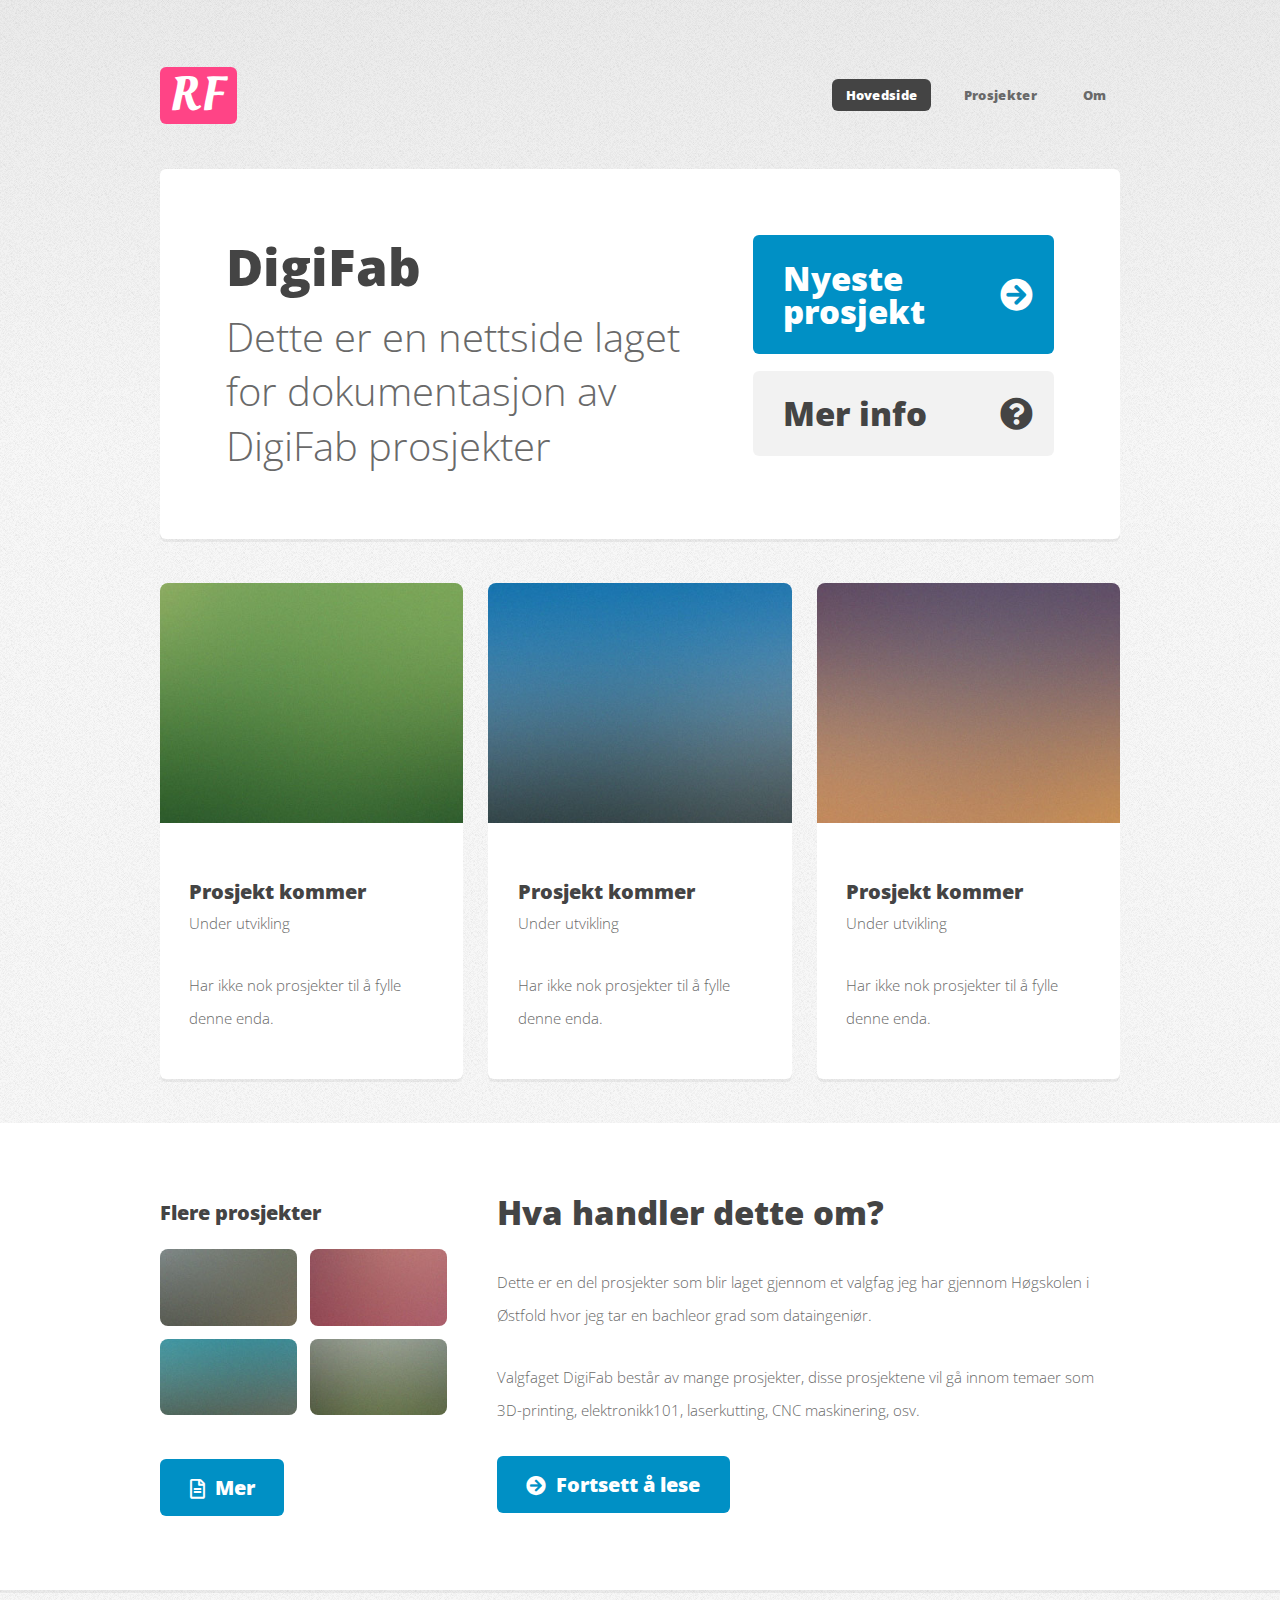
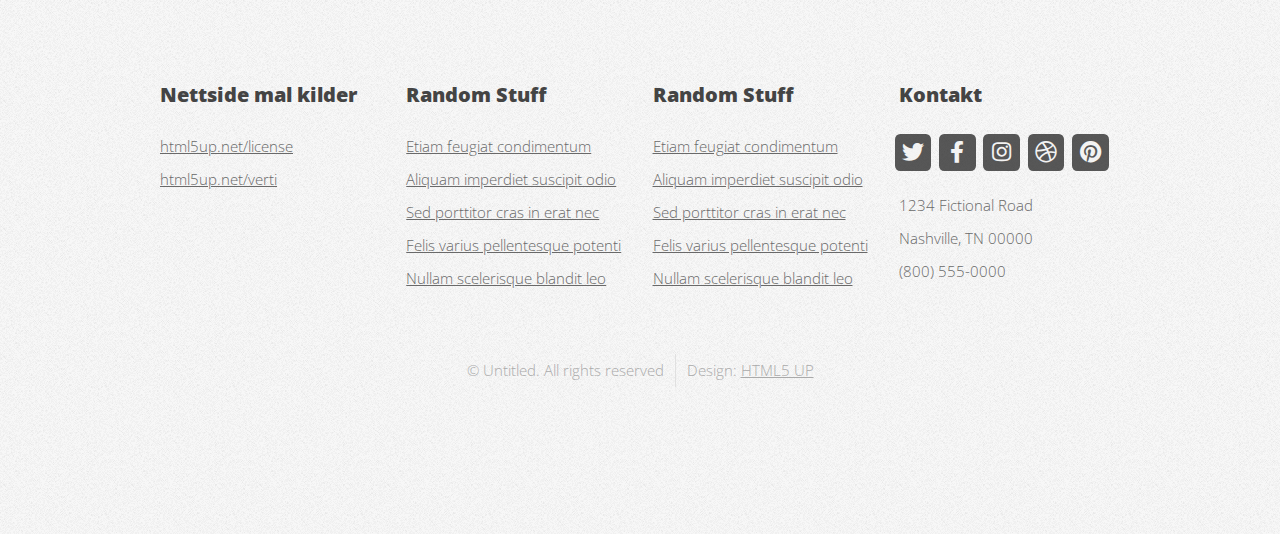
==== commit 77a8e2a9: "Linker" ====
--- a/docs/index.html
+++ b/docs/index.html
@@ -28,11 +28,11 @@
 						<!-- Nav -->
 							<nav id="nav">
 								<ul>
-									<!--<li class="current"><a href="index.html">Welcome</a></li>-->
+									<li class="current"><a href="index.html">Hovedside</a></li>
 									<li>
 										<a href="#">Prosjekter</a>
 										<ul>
-											<li><a href="#">Lorem ipsum dolor</a></li>
+											<li><a href="#">Ingen prosjekter foreløpig</a></li>
 											<!--
 											<li><a href="#">Magna phasellus</a></li>
 											<li>
@@ -69,8 +69,8 @@
 							</div>
 							<div class="col-5 col-12-medium">
 								<ul>
-									<li><a href="#" class="button large icon solid fa-arrow-circle-right">Ok let's go</a></li>
-									<li><a href="#" class="button alt large icon solid fa-question-circle">Mer info</a></li>
+									<li><a href="#" class="button large icon solid fa-arrow-circle-right">Nyeste prosjekt</a></li>
+									<li><a href="om.html" class="button alt large icon solid fa-question-circle">Mer info</a></li>
 								</ul>
 							</div>
 						</div>
@@ -78,6 +78,7 @@
 				</div>
 
 			<!-- Features -->
+			<!--Disse tre boksene vil jeg fylle med mine tre favoritt prosjekter-->
 				<div id="features-wrapper">
 					<div class="container">
 						<div class="row">
@@ -161,7 +162,7 @@
 											<h2>Hva handler dette om?</h2>
 											<p>Dette er en del prosjekter som blir laget gjennom et valgfag jeg har gjennom Høgskolen i Østfold hvor jeg tar en bachleor grad som dataingeniør. </p>
 											<p>Valgfaget DigiFab består av mange prosjekter, disse prosjektene vil gå innom temaer som 3D-printing, elektronikk101, laserkutting, CNC maskinering, osv.</p>
-											<a href="#" class="button icon solid fa-arrow-circle-right">Fortsett å lese</a>
+											<a href="om.html" class="button icon solid fa-arrow-circle-right">Fortsett å lese</a>
 										</section>
 									</div>
 
@@ -178,15 +179,10 @@
 
 								<!-- Links -->
 									<section class="widget links">
-										<h3>Nettside mal kilde</h3>
+										<h3>Nettside mal kilder</h3>
 										<ul class="style2">
 											<li><a href="http://html5up.net/license">html5up.net/license</a></li>
 											<li><a href="http://html5up.net/verti">html5up.net/verti</a></li>
-											<!--
-											<li><a href="#">Sed porttitor cras in erat nec</a></li>
-											<li><a href="#">Felis varius pellentesque potenti</a></li>
-											<li><a href="#">Nullam scelerisque blandit leo</a></li>
-											-->
 										</ul>
 									</section>
 
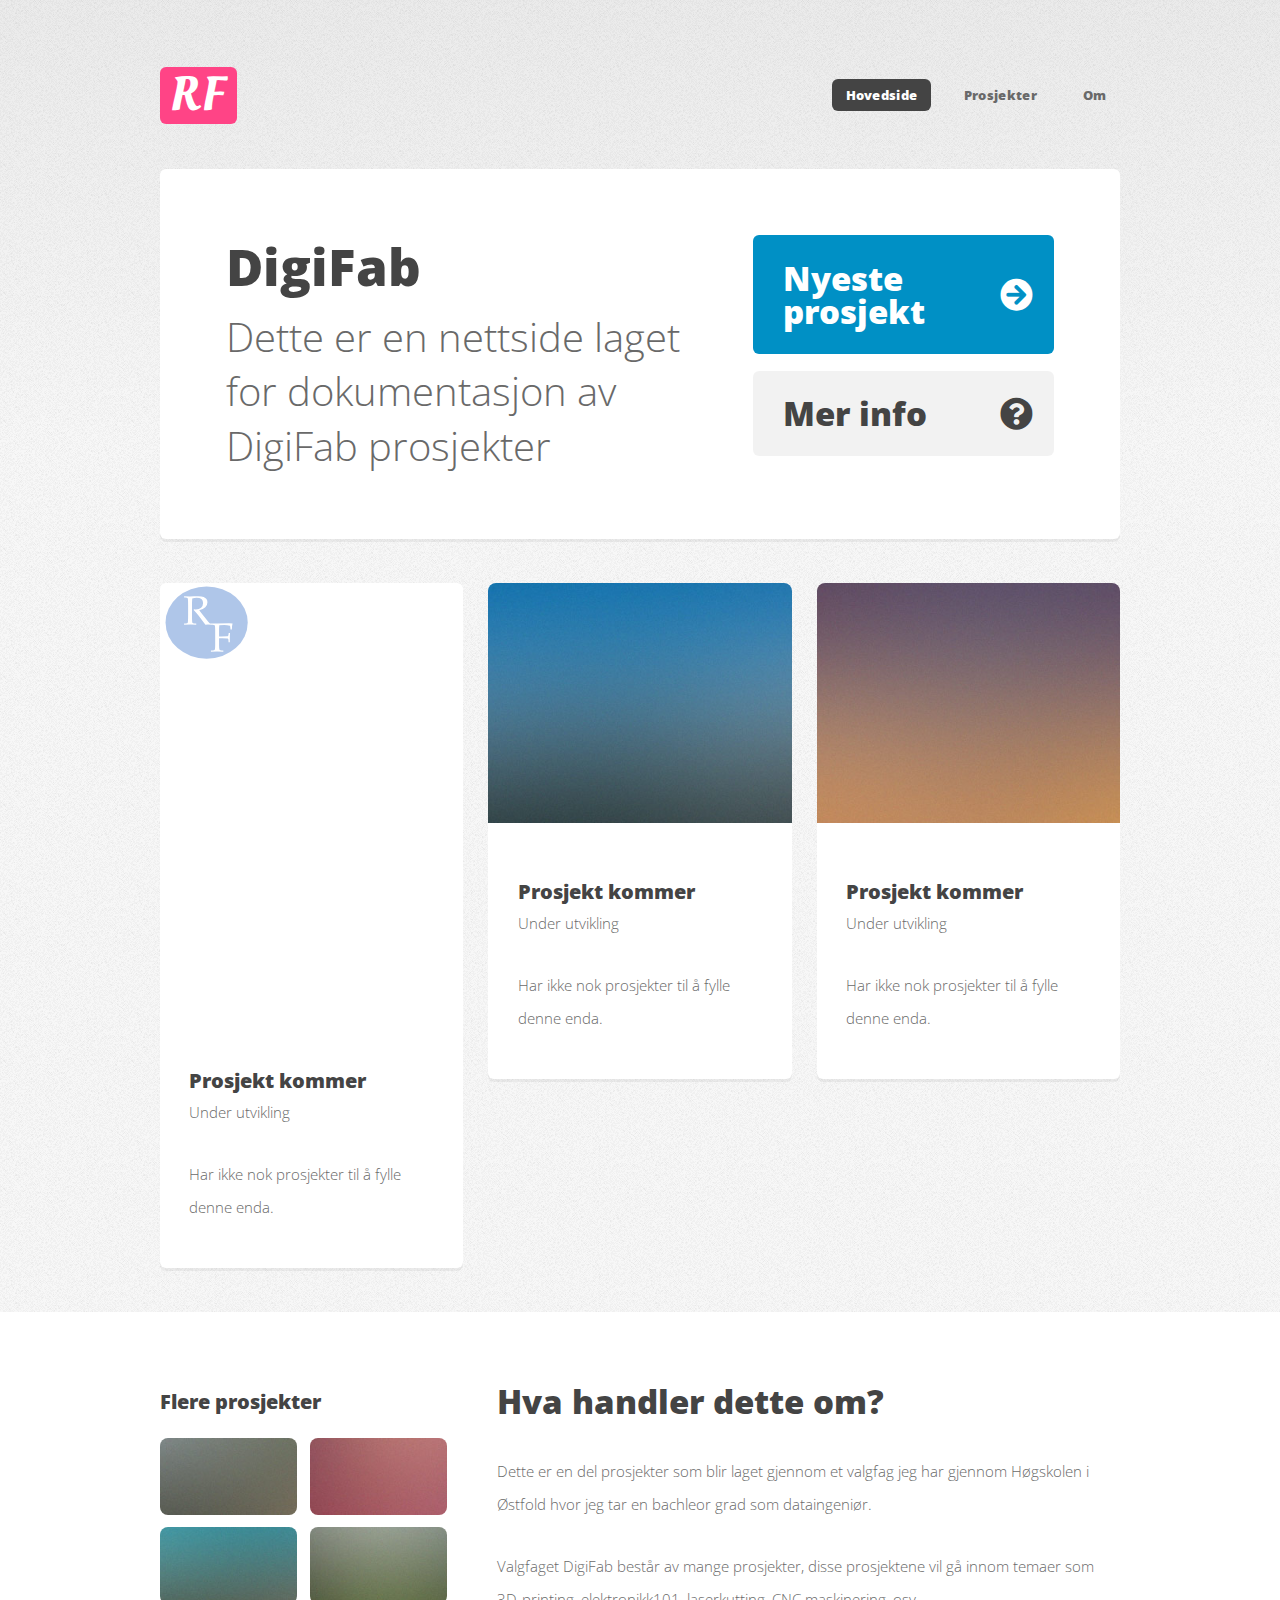
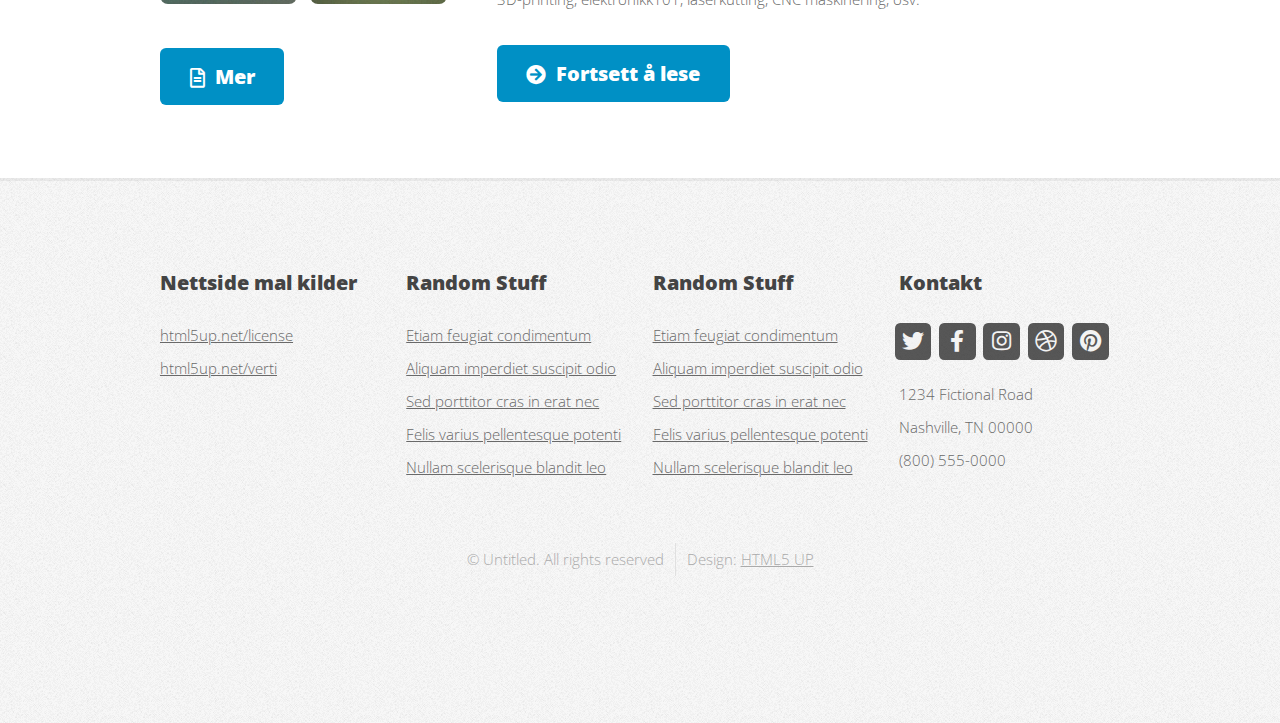
==== commit 41c1e873: "Forandret på svg filen" ====
--- a/docs/index.html
+++ b/docs/index.html
@@ -32,7 +32,8 @@
 									<li>
 										<a href="#">Prosjekter</a>
 										<ul>
-											<li><a href="#">Ingen prosjekter foreløpig</a></li>
+											<li><a href="Design3D.html">3D Design</a></li>
+											<li><a href="DesignVector.html">Vector Design</a></li>
 											<!--
 											<li><a href="#">Magna phasellus</a></li>
 											<li>
@@ -86,7 +87,7 @@
 
 								<!-- Box -->
 									<section class="box feature">
-										<a href="#" class="image featured"><img src="images/pic01.jpg" alt="" /></a>
+										<a href="#" class="image featured"><img src="images\Logo v4norm2.svg" alt="" /></a>
 										<div class="inner">
 											<header>
 												<h2>Prosjekt kommer</h2>
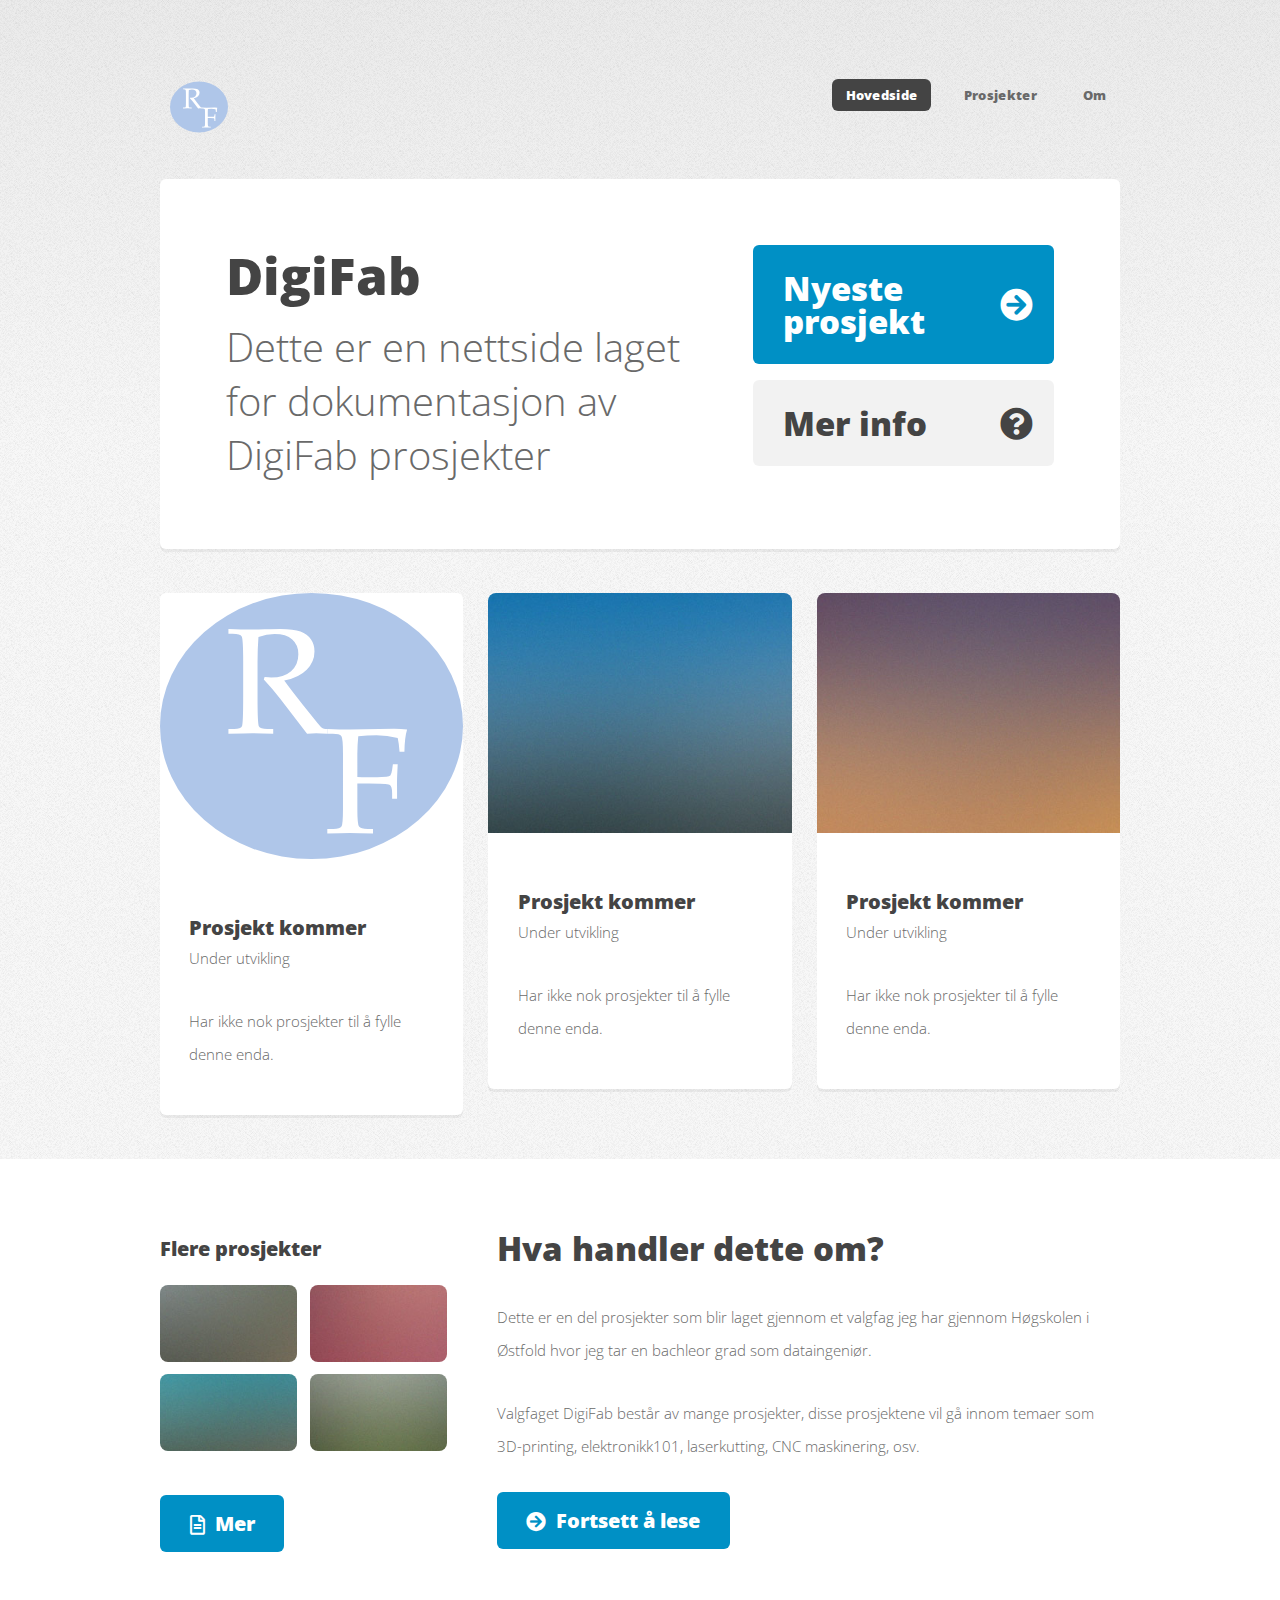
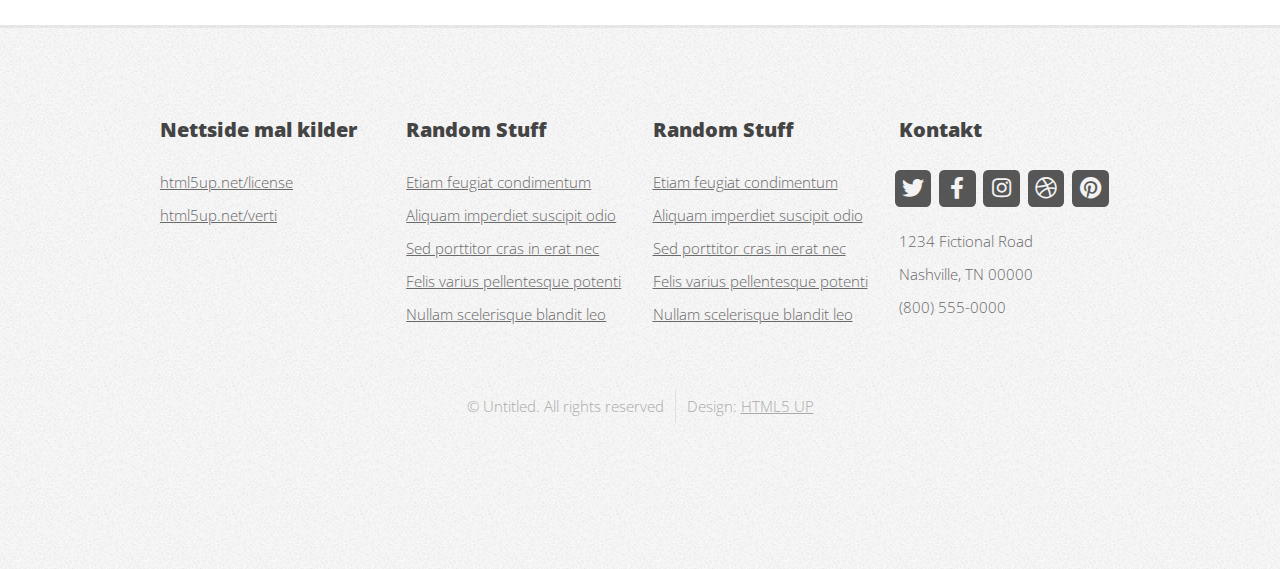
==== commit 5cfcdfe8: "Fullføring Oppgave 2" ====
--- a/docs/index.html
+++ b/docs/index.html
@@ -21,7 +21,7 @@
 
 						<!-- Logo -->
 							<div id="logo">
-								<h1><a href="index.html">RF</a></h1>
+								<h1><a href="index.html"><img src="images/Logo v4norm2.svg" width=58 height=58></a></h1>
 								<span></span>
 							</div>
 
--- a/docs/assets/css/main.css
+++ b/docs/assets/css/main.css
@@ -1908,7 +1908,7 @@
 /* Wrappers */
 
 	#header-wrapper {
-		padding: 4.5em 0 3em 0;
+		padding: 4.5em 0 2em 0;
 	}
 
 	#features-wrapper {
@@ -1938,7 +1938,7 @@
 	}
 
 		#logo h1 {
-			background: #ff4486;
+			/*background: #ff4486;*/
 			color: #fff;
 			border-radius: 6px;
 			font-family: 'Oleo Script', serif;
